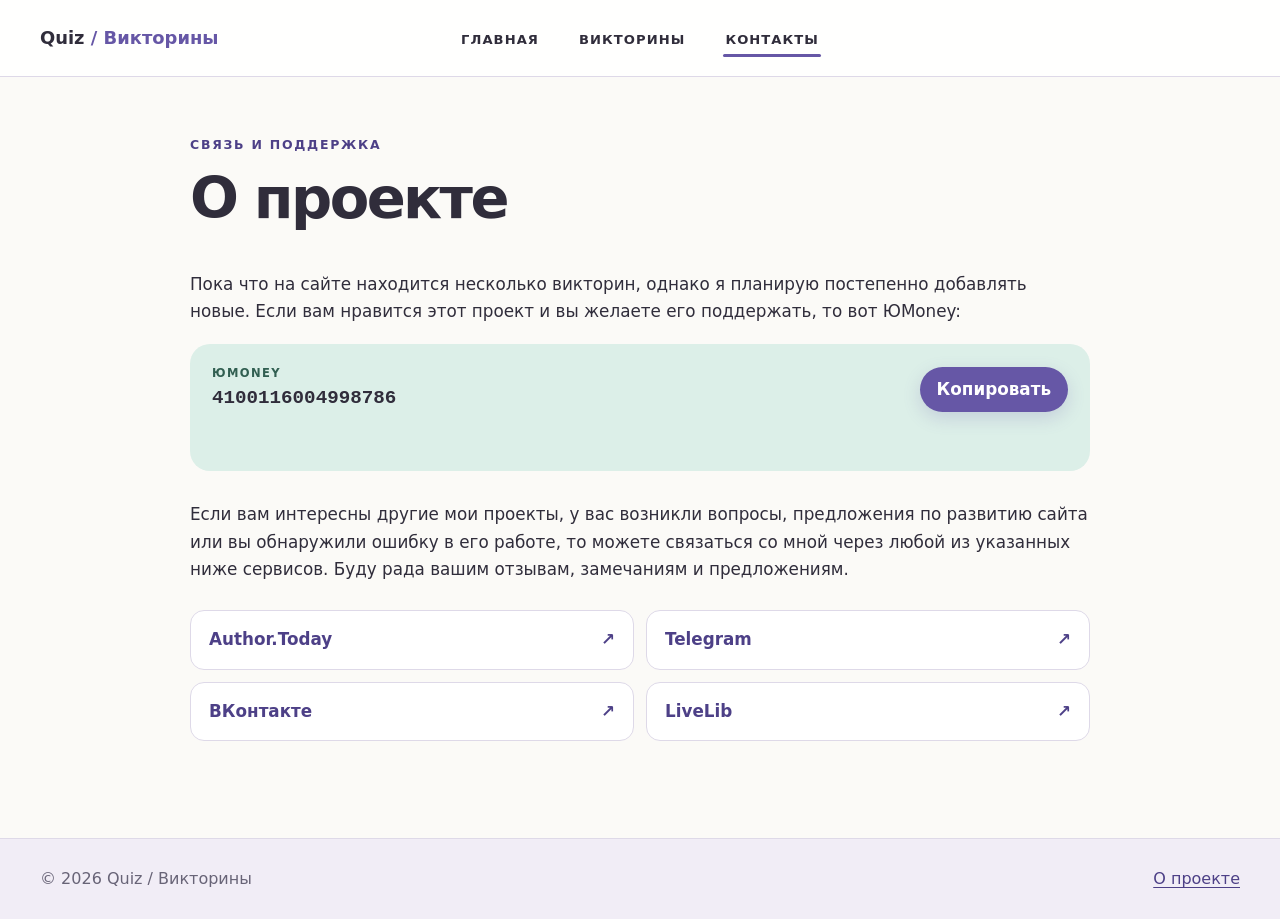
==== contacts.html @ 82058a61 "Initial commit" ====
<!doctype html>
<html lang="ru">
<head>
  <meta charset="utf-8">
  <meta name="viewport" content="width=device-width, initial-scale=1">
  <meta name="description" content="О проекте Quiz / Викторины и контакты автора.">
  <title>О проекте — Quiz / Викторины</title>
  <link rel="stylesheet" href="css/style.css">
  <script src="js/common.js" defer></script>
</head>
<body>
  <a class="skip-link" href="#main">К основному содержимому</a>
  <header class="site-header"><div class="header-inner"><a class="brand" href="index.html" aria-label="Quiz / Викторины — главная">Quiz <span>/ Викторины</span></a><button class="menu-toggle" type="button" aria-expanded="false" aria-controls="site-menu" aria-label="Открыть меню"><span aria-hidden="true"></span><span aria-hidden="true"></span><span aria-hidden="true"></span></button><nav class="site-nav" id="site-menu" aria-label="Основная навигация"><a href="index.html">Главная</a><a href="quizzes.html">Викторины</a><a href="contacts.html" aria-current="page">Контакты</a></nav></div></header>
  <main id="main" class="page-main content-narrow">
    <header class="page-heading"><p class="eyebrow">Связь и поддержка</p><h1>О проекте</h1></header>
    <div class="prose">
      <p>Пока что на сайте находится несколько викторин, однако я планирую постепенно добавлять новые. Если вам нравится этот проект и вы желаете его поддержать, то вот ЮMoney:</p>
      <div class="copy-card"><div><span class="copy-label">ЮMoney</span><code id="yoomoney-number">4100116004998786</code></div><button class="copy-button" type="button" data-copy-target="yoomoney-number">Копировать</button><span class="copy-status" role="status" aria-live="polite"></span></div>
      <p>Если вам интересны другие мои проекты, у вас возникли вопросы, предложения по развитию сайта или вы обнаружили ошибку в его работе, то можете связаться со мной через любой из указанных ниже сервисов. Буду рада вашим отзывам, замечаниям и предложениям.</p>
      <ul class="social-links"><li><a href="https://author.today/u/tssrkt" target="_blank" rel="noopener noreferrer">Author.Today <span class="external-mark" aria-hidden="true">↗</span></a></li><li><a href="https://t.me/tssrkt" target="_blank" rel="noopener noreferrer">Telegram <span class="external-mark" aria-hidden="true">↗</span></a></li><li><a href="https://vk.com/ada.king3d" target="_blank" rel="noopener noreferrer">ВКонтакте <span class="external-mark" aria-hidden="true">↗</span></a></li><li><a href="https://www.livelib.ru/reader/ada_king" target="_blank" rel="noopener noreferrer">LiveLib <span class="external-mark" aria-hidden="true">↗</span></a></li></ul>
    </div>
  </main>
  <footer class="site-footer"><div class="footer-inner"><p>© <span data-current-year></span> Quiz / Викторины</p><a href="contacts.html">О проекте</a></div></footer>
</body>
</html>
---- css/style.css ----
:root{--bg:#fbfaf7;--surface:#fff;--ink:#302d3b;--muted:#686477;--primary:#6657a6;--primary-dark:#4d4087;--lavender:#e9e4f6;--mint:#dcefe8;--peach:#f7e5d9;--line:#ded9e8;--shadow:0 12px 34px rgba(68,56,94,.09);--radius:20px;--container:1200px;--narrow:900px}
*{box-sizing:border-box}html{scroll-behavior:smooth}body{margin:0;min-width:0;background:var(--bg);color:var(--ink);font-family:Inter,ui-sans-serif,system-ui,-apple-system,"Segoe UI",sans-serif;font-size:16px;line-height:1.65;overflow-wrap:break-word}img{display:block;max-width:100%}a{color:var(--primary-dark);text-underline-offset:.2em}button,select{font:inherit}button,a,select{outline-offset:4px}:focus-visible{outline:3px solid #9a74c5}.container,.header-inner,.footer-inner{width:min(100% - 48px,var(--container));margin-inline:auto}.content-narrow{width:min(100% - 48px,var(--narrow));margin-inline:auto}.visually-hidden{position:absolute!important;width:1px;height:1px;padding:0;margin:-1px;overflow:hidden;clip:rect(0,0,0,0);white-space:nowrap;border:0}.skip-link{position:fixed;z-index:100;left:16px;top:12px;padding:10px 16px;background:var(--ink);color:#fff;border-radius:8px;transform:translateY(-180%)}.skip-link:focus{transform:none}
.site-header{position:relative;z-index:10;background:rgba(255,255,255,.94);border-bottom:1px solid var(--line)}.header-inner{min-height:76px;display:grid;grid-template-columns:1fr auto 1fr;align-items:center;gap:24px}.brand{font-weight:800;font-size:1.12rem;text-decoration:none;color:var(--ink)}.brand span{font-weight:600;color:var(--primary)}.site-nav{grid-column:2;display:flex;gap:36px;align-items:center}.site-nav a{position:relative;padding:26px 2px 22px;color:var(--ink);font-size:.82rem;font-weight:800;letter-spacing:.08em;text-decoration:none;text-transform:uppercase}.site-nav a:hover{color:var(--primary-dark)}.site-nav a[aria-current=page]::after{content:"";position:absolute;left:0;right:0;bottom:16px;height:3px;background:var(--primary);border-radius:3px}.menu-toggle{display:none}
main{min-height:calc(100vh - 157px)}.hero{padding-block:92px 72px;text-align:center}.hero::before{content:"?";display:grid;place-items:center;width:74px;height:74px;margin:0 auto 20px;background:var(--lavender);color:var(--primary);font:800 2rem/1 serif;border-radius:24px;transform:rotate(-4deg)}h1,h2,h3{line-height:1.2;margin-top:0}h1{font-size:clamp(2.35rem,7vw,4.6rem);letter-spacing:-.045em;margin-bottom:18px}h2{font-size:clamp(1.6rem,4vw,2.35rem)}.lead{max-width:700px;margin:0 auto 28px;color:var(--muted);font-size:clamp(1.05rem,2vw,1.25rem)}.eyebrow{margin:0 0 8px;color:var(--primary-dark);font-size:.78rem;font-weight:800;letter-spacing:.14em;text-transform:uppercase}.button,.copy-button{display:inline-flex;justify-content:center;align-items:center;border:0;border-radius:999px;background:var(--primary);color:#fff;padding:12px 22px;font-weight:750;text-decoration:none;cursor:pointer;box-shadow:0 6px 18px rgba(102,87,166,.2)}.button:hover,.copy-button:hover{background:var(--primary-dark)}.section{padding-block:32px 80px}.empty-state,.error-state,.loading-card{padding:34px;border:1px dashed #bbb2d2;background:var(--surface);border-radius:var(--radius);text-align:center}.empty-state-icon{display:grid;place-items:center;width:48px;height:48px;margin:0 auto 12px;background:var(--mint);border-radius:50%;font-weight:900}.text-link{font-weight:750}.site-footer{background:#f1edf6;border-top:1px solid var(--line)}.footer-inner{min-height:80px;display:flex;justify-content:space-between;align-items:center;gap:20px}.footer-inner p{margin:0;color:var(--muted)}
.page-main{padding-block:58px 80px}.page-heading{margin-bottom:38px}.page-heading h1{font-size:clamp(2.2rem,6vw,3.6rem);margin-bottom:8px}.page-heading>p:last-child{color:var(--muted);margin:0}.catalog-tools{display:flex;justify-content:space-between;align-items:end;gap:30px;padding:20px 22px;margin-bottom:26px;background:var(--lavender);border-radius:var(--radius)}.tool-title{font-size:.8rem;text-transform:uppercase;letter-spacing:.1em;margin-bottom:9px}.tag-placeholder,.quiz-tags{display:flex;flex-wrap:wrap;gap:8px}.tag{display:inline-flex;padding:3px 11px;border-radius:999px;background:var(--mint);color:#315f51;font-size:.78rem;font-weight:700;text-decoration:none;border:1px solid transparent}.tag:hover{border-color:#74a696}.tag.is-static,.tag.is-muted{pointer-events:none}.tag.is-muted{background:#eee;color:var(--muted)}.sort-placeholder{display:grid;grid-template-columns:auto auto;align-items:center;gap:2px 10px}.sort-placeholder label{font-size:.78rem;font-weight:800}.sort-placeholder select{padding:7px 28px 7px 10px;border:1px solid var(--line);border-radius:9px;background:#fff;color:var(--muted)}.sort-placeholder small{grid-column:2;color:var(--muted)}.quiz-list{display:grid;gap:22px}.quiz-card{display:grid;grid-template-columns:220px minmax(0,1fr);min-height:220px;background:var(--surface);border:1px solid var(--line);border-radius:var(--radius);overflow:hidden;box-shadow:var(--shadow)}.quiz-cover{aspect-ratio:1;background:var(--peach)}.quiz-cover img{width:100%;height:100%;object-fit:cover}.cover-placeholder{height:100%;display:grid;place-content:center;text-align:center;color:#865c4e;background:linear-gradient(145deg,var(--peach),#f3dcd5)}.cover-placeholder span{font:800 4rem/1 Georgia,serif}.cover-placeholder small{font-weight:900;letter-spacing:.2em;text-transform:uppercase}.quiz-card-body{min-width:0;display:flex;flex-direction:column;justify-content:space-between;padding:27px}.quiz-card h3{margin-bottom:12px;font-size:clamp(1.25rem,3vw,1.7rem)}.quiz-card h3 span{font-weight:500;color:var(--muted);font-size:.8em}.quiz-card p{margin:0;color:var(--muted)}.quiz-tags{padding-top:20px}.pagination-placeholder{display:flex;justify-content:center;align-items:center;gap:18px;margin-top:34px;color:var(--muted)}.pagination-placeholder button{padding:7px 12px;border:1px solid var(--line);border-radius:9px;background:#fff}.error-state{border-color:#d9a6a6;background:#fff7f6}.error-state p{margin-bottom:0}
.prose{font-size:1.05rem}.prose>p{margin-block:0 26px}.copy-card{display:flex;flex-wrap:wrap;align-items:center;gap:15px 22px;padding:20px 22px;margin:-8px 0 30px;background:var(--mint);border-radius:var(--radius)}.copy-card>div{display:grid}.copy-label{font-size:.72rem;font-weight:800;text-transform:uppercase;letter-spacing:.12em;color:#315f51}.copy-card code{font-family:ui-monospace,SFMono-Regular,Consolas,monospace;font-size:clamp(1rem,3vw,1.2rem);font-weight:700}.copy-button{padding:9px 17px;margin-left:auto}.copy-status{flex-basis:100%;min-height:1.5em;color:#315f51;font-size:.88rem;font-weight:700}.social-links{display:grid;grid-template-columns:repeat(2,minmax(0,1fr));gap:12px;padding:0;list-style:none}.social-links a{display:flex;justify-content:space-between;padding:15px 18px;border:1px solid var(--line);border-radius:14px;background:var(--surface);font-weight:750;text-decoration:none}.social-links a:hover{border-color:#aca1ca;box-shadow:var(--shadow)}
@media(max-width:768px){.container,.header-inner,.footer-inner,.content-narrow{width:min(100% - 32px,var(--container))}.header-inner{display:flex;justify-content:space-between;min-height:66px}.menu-toggle{display:grid;place-content:center;gap:5px;width:44px;height:44px;border:1px solid var(--line);border-radius:12px;background:#fff;cursor:pointer}.menu-toggle span{display:block;width:22px;height:2px;background:var(--ink);border-radius:2px;transition:transform .2s,opacity .2s}.menu-toggle[aria-expanded=true] span:nth-child(1){transform:translateY(7px) rotate(45deg)}.menu-toggle[aria-expanded=true] span:nth-child(2){opacity:0}.menu-toggle[aria-expanded=true] span:nth-child(3){transform:translateY(-7px) rotate(-45deg)}.site-nav{display:none;position:absolute;top:58px;right:16px;width:min(280px,calc(100vw - 32px));padding:10px;background:#fff;border:1px solid var(--line);border-radius:16px;box-shadow:var(--shadow)}.site-nav.is-open{display:grid}.site-nav a{padding:13px 15px;border-radius:10px}.site-nav a[aria-current=page]{background:var(--lavender)}.site-nav a[aria-current=page]::after{display:none}.hero{padding-block:58px 50px}.page-main{padding-block:40px 64px}.catalog-tools{align-items:stretch;flex-direction:column}.sort-placeholder{align-self:start}.quiz-card{grid-template-columns:150px minmax(0,1fr);min-height:150px}.quiz-card-body{padding:20px}.footer-inner{padding-block:18px}.social-links{grid-template-columns:1fr}}
@media(max-width:520px){.brand span{display:none}.quiz-card{grid-template-columns:1fr}.quiz-cover{width:100%;max-height:260px}.quiz-card-body{min-height:210px}.pagination-placeholder{gap:8px;font-size:.86rem}.copy-button{margin-left:0}.footer-inner{align-items:flex-start;flex-direction:column;justify-content:center;gap:5px}}
@media(prefers-reduced-motion:reduce){html{scroll-behavior:auto}*,*::before,*::after{animation-duration:.01ms!important;animation-iteration-count:1!important;transition-duration:.01ms!important}}

/* Полноценные инструменты каталога */
.catalog-tools{align-items:flex-end}.tag-tool{min-width:0;flex:1}.tag-scroll-shell{position:relative;min-width:0}.tag-scroll-shell::after{content:"";position:absolute;z-index:3;top:0;right:0;width:42px;height:100%;background:linear-gradient(90deg,transparent,var(--lavender));opacity:0;pointer-events:none;transition:opacity .18s}.tag-scroll-shell.has-more::after{opacity:1}.tag-viewport{max-width:100%;overflow-x:auto;overflow-y:hidden;cursor:grab;scrollbar-width:none;-ms-overflow-style:none;overscroll-behavior-x:contain;touch-action:pan-x pan-y}.tag-viewport::-webkit-scrollbar{display:none}.tag-viewport.is-dragging{cursor:grabbing;user-select:none}.tag-list{display:grid;grid-auto-flow:column;grid-template-rows:repeat(3,max-content);grid-auto-columns:max-content;gap:8px;width:max-content;min-width:100%;padding:2px 44px 2px 2px}.catalog-tag{display:inline-flex;align-items:center;gap:7px;min-height:31px;padding:3px 11px;border:1px solid transparent;border-radius:999px;background:var(--mint);color:#315f51;font-family:inherit;font-size:.78rem;font-weight:700;line-height:1.35;white-space:nowrap;cursor:pointer}.catalog-tag:hover{border-color:#74a696}.catalog-tag small{min-width:1.5em;color:#58766d;font-size:.72rem;font-weight:650;text-align:center}.catalog-tag.is-active{border-color:var(--primary-dark);background:var(--primary);color:#fff;box-shadow:0 3px 10px rgba(77,64,135,.2)}.catalog-tag.is-active small{color:#e8e3f8}.sort-tool{flex:0 0 auto}.sort-tool>.tool-title{display:block}.sort-control{display:inline-flex;padding:3px;background:#fff;border:1px solid var(--line);border-radius:12px}.sort-control button{padding:7px 11px;border:0;border-radius:8px;background:transparent;color:var(--muted);font-size:.82rem;font-weight:750;white-space:nowrap;cursor:pointer}.sort-control button:hover{color:var(--primary-dark)}.sort-control button.is-active{background:var(--primary);color:#fff}.catalog-status{margin:-10px 0 22px;padding:10px 14px;border-radius:10px;background:#fff5df;color:#67532c;font-size:.9rem}.quiz-card{position:relative}.quiz-card-link{position:absolute;z-index:1;inset:0;border-radius:inherit}.quiz-card-link:focus-visible{outline:4px solid #9a74c5;outline-offset:-5px}.quiz-cover,.quiz-card-body{position:relative}.quiz-tags{position:relative;z-index:2;justify-content:flex-end;align-self:flex-end}.quiz-tags .tag{font-family:inherit;cursor:pointer}.quiz-card h3,.quiz-card p{overflow-wrap:anywhere}.pagination{display:flex;justify-content:center;align-items:center;flex-wrap:wrap;gap:7px;margin-top:34px}.pagination[hidden]{display:none}.pagination button{min-width:40px;min-height:40px;padding:7px 11px;border:1px solid var(--line);border-radius:10px;background:#fff;color:var(--ink);cursor:pointer}.pagination button:hover:not(:disabled){border-color:var(--primary);color:var(--primary-dark)}.pagination button.is-active{border-color:var(--primary);background:var(--primary);color:#fff;font-weight:800}.pagination button:disabled{opacity:.45;cursor:not-allowed}.pagination-ellipsis{padding-inline:4px;color:var(--muted)}

@media(max-width:768px){.catalog-tools{gap:20px}.tag-list{grid-template-rows:repeat(2,max-content)}.sort-tool{align-self:flex-start}.quiz-tags{justify-content:flex-end;align-self:flex-end}}
@media(max-width:520px){.quiz-card{grid-template-columns:108px minmax(0,1fr);min-height:150px}.quiz-cover{width:auto;max-height:none;align-self:start}.quiz-card-body{min-height:150px;padding:15px}.quiz-card h3{font-size:1.05rem}.quiz-card p{font-size:.9rem;line-height:1.5}.quiz-tags{gap:5px;padding-top:13px}.quiz-tags .tag{padding:2px 8px;font-size:.72rem}.pagination{gap:5px}.pagination button{min-width:36px;min-height:36px;padding:5px 8px}.pagination button span{position:absolute;width:1px;height:1px;overflow:hidden;clip:rect(0,0,0,0);white-space:nowrap}}
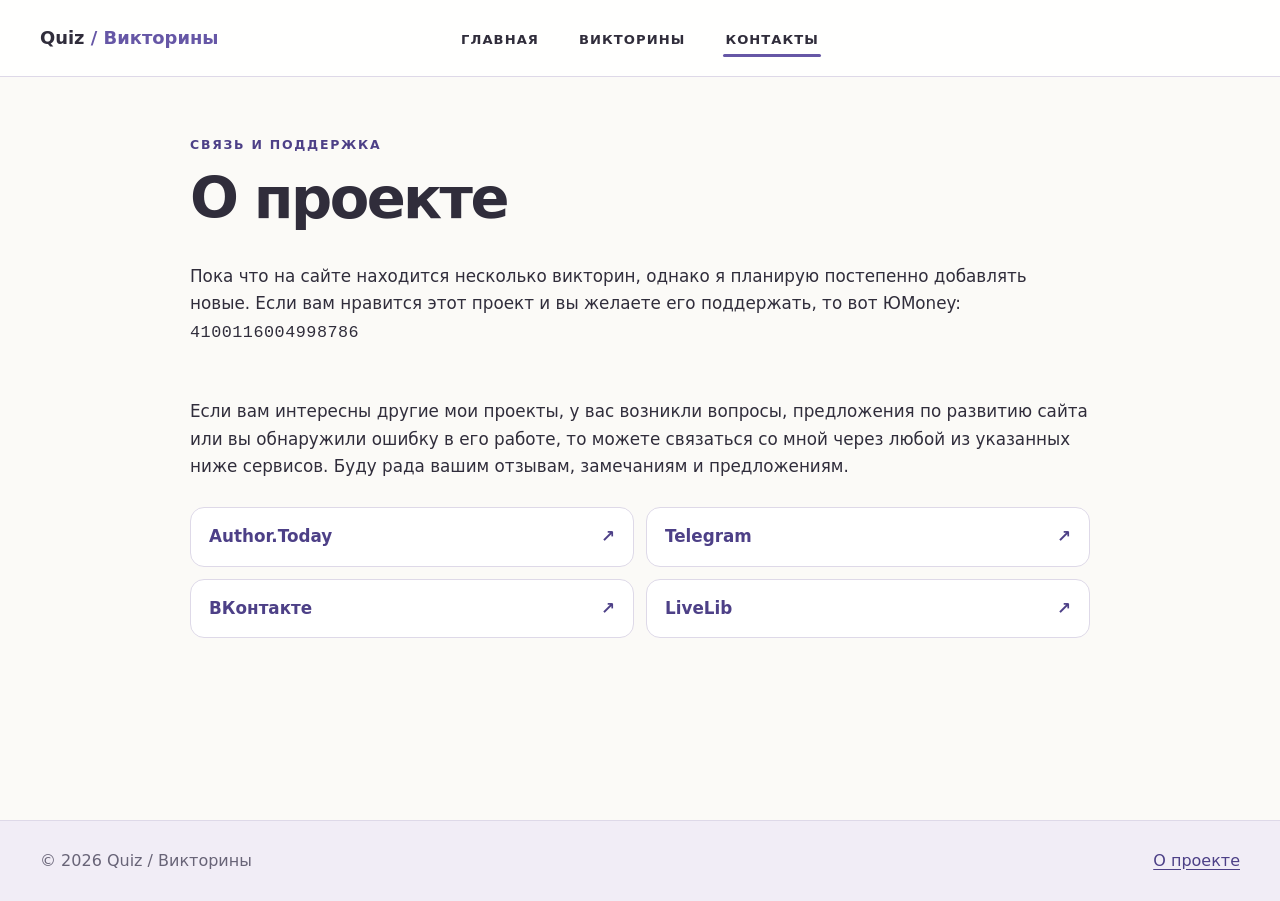
==== commit 120faa14: "Restyle YooMoney copy control" ====
--- a/contacts.html
+++ b/contacts.html
@@ -14,8 +14,10 @@
   <main id="main" class="page-main content-narrow">
     <header class="page-heading"><p class="eyebrow">Связь и поддержка</p><h1>О проекте</h1></header>
     <div class="prose">
-      <p>Пока что на сайте находится несколько викторин, однако я планирую постепенно добавлять новые. Если вам нравится этот проект и вы желаете его поддержать, то вот ЮMoney:</p>
-      <div class="copy-card"><div><span class="copy-label">ЮMoney</span><code id="yoomoney-number">4100116004998786</code></div><button class="copy-button" type="button" data-copy-target="yoomoney-number">Копировать</button><span class="copy-status" role="status" aria-live="polite"></span></div>
+      <div class="donate-block" aria-label="Поддержать проект через ЮMoney">
+        <p>Пока что на сайте находится несколько викторин, однако я планирую постепенно добавлять новые. Если вам нравится этот проект и вы желаете его поддержать, то вот ЮMoney: <span class="copy-donate" data-copy="4100116004998786" title="Нажмите, чтобы скопировать" role="button" tabindex="0">4100116004998786</span></p>
+        <div class="copy-message" role="status" aria-live="polite"></div>
+      </div>
       <p>Если вам интересны другие мои проекты, у вас возникли вопросы, предложения по развитию сайта или вы обнаружили ошибку в его работе, то можете связаться со мной через любой из указанных ниже сервисов. Буду рада вашим отзывам, замечаниям и предложениям.</p>
       <ul class="social-links"><li><a href="https://author.today/u/tssrkt" target="_blank" rel="noopener noreferrer">Author.Today <span class="external-mark" aria-hidden="true">↗</span></a></li><li><a href="https://t.me/tssrkt" target="_blank" rel="noopener noreferrer">Telegram <span class="external-mark" aria-hidden="true">↗</span></a></li><li><a href="https://vk.com/ada.king3d" target="_blank" rel="noopener noreferrer">ВКонтакте <span class="external-mark" aria-hidden="true">↗</span></a></li><li><a href="https://www.livelib.ru/reader/ada_king" target="_blank" rel="noopener noreferrer">LiveLib <span class="external-mark" aria-hidden="true">↗</span></a></li></ul>
     </div>
--- a/css/style.css
+++ b/css/style.css
@@ -2,14 +2,24 @@
 *{box-sizing:border-box}html{scroll-behavior:smooth}body{margin:0;min-width:0;background:var(--bg);color:var(--ink);font-family:Inter,ui-sans-serif,system-ui,-apple-system,"Segoe UI",sans-serif;font-size:16px;line-height:1.65;overflow-wrap:break-word}img{display:block;max-width:100%}a{color:var(--primary-dark);text-underline-offset:.2em}button,select{font:inherit}button,a,select{outline-offset:4px}:focus-visible{outline:3px solid #9a74c5}.container,.header-inner,.footer-inner{width:min(100% - 48px,var(--container));margin-inline:auto}.content-narrow{width:min(100% - 48px,var(--narrow));margin-inline:auto}.visually-hidden{position:absolute!important;width:1px;height:1px;padding:0;margin:-1px;overflow:hidden;clip:rect(0,0,0,0);white-space:nowrap;border:0}.skip-link{position:fixed;z-index:100;left:16px;top:12px;padding:10px 16px;background:var(--ink);color:#fff;border-radius:8px;transform:translateY(-180%)}.skip-link:focus{transform:none}
 .site-header{position:relative;z-index:10;background:rgba(255,255,255,.94);border-bottom:1px solid var(--line)}.header-inner{min-height:76px;display:grid;grid-template-columns:1fr auto 1fr;align-items:center;gap:24px}.brand{font-weight:800;font-size:1.12rem;text-decoration:none;color:var(--ink)}.brand span{font-weight:600;color:var(--primary)}.site-nav{grid-column:2;display:flex;gap:36px;align-items:center}.site-nav a{position:relative;padding:26px 2px 22px;color:var(--ink);font-size:.82rem;font-weight:800;letter-spacing:.08em;text-decoration:none;text-transform:uppercase}.site-nav a:hover{color:var(--primary-dark)}.site-nav a[aria-current=page]::after{content:"";position:absolute;left:0;right:0;bottom:16px;height:3px;background:var(--primary);border-radius:3px}.menu-toggle{display:none}
 main{min-height:calc(100vh - 157px)}.hero{padding-block:92px 72px;text-align:center}.hero::before{content:"?";display:grid;place-items:center;width:74px;height:74px;margin:0 auto 20px;background:var(--lavender);color:var(--primary);font:800 2rem/1 serif;border-radius:24px;transform:rotate(-4deg)}h1,h2,h3{line-height:1.2;margin-top:0}h1{font-size:clamp(2.35rem,7vw,4.6rem);letter-spacing:-.045em;margin-bottom:18px}h2{font-size:clamp(1.6rem,4vw,2.35rem)}.lead{max-width:700px;margin:0 auto 28px;color:var(--muted);font-size:clamp(1.05rem,2vw,1.25rem)}.eyebrow{margin:0 0 8px;color:var(--primary-dark);font-size:.78rem;font-weight:800;letter-spacing:.14em;text-transform:uppercase}.button,.copy-button{display:inline-flex;justify-content:center;align-items:center;border:0;border-radius:999px;background:var(--primary);color:#fff;padding:12px 22px;font-weight:750;text-decoration:none;cursor:pointer;box-shadow:0 6px 18px rgba(102,87,166,.2)}.button:hover,.copy-button:hover{background:var(--primary-dark)}.section{padding-block:32px 80px}.empty-state,.error-state,.loading-card{padding:34px;border:1px dashed #bbb2d2;background:var(--surface);border-radius:var(--radius);text-align:center}.empty-state-icon{display:grid;place-items:center;width:48px;height:48px;margin:0 auto 12px;background:var(--mint);border-radius:50%;font-weight:900}.text-link{font-weight:750}.site-footer{background:#f1edf6;border-top:1px solid var(--line)}.footer-inner{min-height:80px;display:flex;justify-content:space-between;align-items:center;gap:20px}.footer-inner p{margin:0;color:var(--muted)}
-.page-main{padding-block:58px 80px}.page-heading{margin-bottom:38px}.page-heading h1{font-size:clamp(2.2rem,6vw,3.6rem);margin-bottom:8px}.page-heading>p:last-child{color:var(--muted);margin:0}.catalog-tools{display:flex;justify-content:space-between;align-items:end;gap:30px;padding:20px 22px;margin-bottom:26px;background:var(--lavender);border-radius:var(--radius)}.tool-title{font-size:.8rem;text-transform:uppercase;letter-spacing:.1em;margin-bottom:9px}.tag-placeholder,.quiz-tags{display:flex;flex-wrap:wrap;gap:8px}.tag{display:inline-flex;padding:3px 11px;border-radius:999px;background:var(--mint);color:#315f51;font-size:.78rem;font-weight:700;text-decoration:none;border:1px solid transparent}.tag:hover{border-color:#74a696}.tag.is-static,.tag.is-muted{pointer-events:none}.tag.is-muted{background:#eee;color:var(--muted)}.sort-placeholder{display:grid;grid-template-columns:auto auto;align-items:center;gap:2px 10px}.sort-placeholder label{font-size:.78rem;font-weight:800}.sort-placeholder select{padding:7px 28px 7px 10px;border:1px solid var(--line);border-radius:9px;background:#fff;color:var(--muted)}.sort-placeholder small{grid-column:2;color:var(--muted)}.quiz-list{display:grid;gap:22px}.quiz-card{display:grid;grid-template-columns:220px minmax(0,1fr);min-height:220px;background:var(--surface);border:1px solid var(--line);border-radius:var(--radius);overflow:hidden;box-shadow:var(--shadow)}.quiz-cover{aspect-ratio:1;background:var(--peach)}.quiz-cover img{width:100%;height:100%;object-fit:cover}.cover-placeholder{height:100%;display:grid;place-content:center;text-align:center;color:#865c4e;background:linear-gradient(145deg,var(--peach),#f3dcd5)}.cover-placeholder span{font:800 4rem/1 Georgia,serif}.cover-placeholder small{font-weight:900;letter-spacing:.2em;text-transform:uppercase}.quiz-card-body{min-width:0;display:flex;flex-direction:column;justify-content:space-between;padding:27px}.quiz-card h3{margin-bottom:12px;font-size:clamp(1.25rem,3vw,1.7rem)}.quiz-card h3 span{font-weight:500;color:var(--muted);font-size:.8em}.quiz-card p{margin:0;color:var(--muted)}.quiz-tags{padding-top:20px}.pagination-placeholder{display:flex;justify-content:center;align-items:center;gap:18px;margin-top:34px;color:var(--muted)}.pagination-placeholder button{padding:7px 12px;border:1px solid var(--line);border-radius:9px;background:#fff}.error-state{border-color:#d9a6a6;background:#fff7f6}.error-state p{margin-bottom:0}
-.prose{font-size:1.05rem}.prose>p{margin-block:0 26px}.copy-card{display:flex;flex-wrap:wrap;align-items:center;gap:15px 22px;padding:20px 22px;margin:-8px 0 30px;background:var(--mint);border-radius:var(--radius)}.copy-card>div{display:grid}.copy-label{font-size:.72rem;font-weight:800;text-transform:uppercase;letter-spacing:.12em;color:#315f51}.copy-card code{font-family:ui-monospace,SFMono-Regular,Consolas,monospace;font-size:clamp(1rem,3vw,1.2rem);font-weight:700}.copy-button{padding:9px 17px;margin-left:auto}.copy-status{flex-basis:100%;min-height:1.5em;color:#315f51;font-size:.88rem;font-weight:700}.social-links{display:grid;grid-template-columns:repeat(2,minmax(0,1fr));gap:12px;padding:0;list-style:none}.social-links a{display:flex;justify-content:space-between;padding:15px 18px;border:1px solid var(--line);border-radius:14px;background:var(--surface);font-weight:750;text-decoration:none}.social-links a:hover{border-color:#aca1ca;box-shadow:var(--shadow)}
+.page-main{padding-block:58px 80px}.page-heading{margin-bottom:38px}.page-heading h1{font-size:clamp(2.2rem,6vw,3.6rem);margin-bottom:8px}.page-heading>p:last-child{color:var(--muted);margin:0}.catalog-tools{display:flex;justify-content:space-between;align-items:end;gap:30px;padding:20px 22px;margin-bottom:26px;background:var(--lavender);border-radius:var(--radius)}.tool-title{font-size:.8rem;text-transform:uppercase;letter-spacing:.1em;margin-bottom:9px}.tag-placeholder,.quiz-tags{display:flex;flex-wrap:wrap;gap:8px}.tag{display:inline-flex;padding:3px 11px;border-radius:999px;background:#f0edf8;color:var(--primary-dark);font-size:.78rem;font-weight:700;text-decoration:none;border:1px solid #cec5e4}.tag:hover{background:#e6e0f3;border-color:#aa9dce}.tag.is-static,.tag.is-muted{pointer-events:none}.tag.is-muted{background:#eee;color:var(--muted)}.sort-placeholder{display:grid;grid-template-columns:auto auto;align-items:center;gap:2px 10px}.sort-placeholder label{font-size:.78rem;font-weight:800}.sort-placeholder select{padding:7px 28px 7px 10px;border:1px solid var(--line);border-radius:9px;background:#fff;color:var(--muted)}.sort-placeholder small{grid-column:2;color:var(--muted)}.quiz-list{display:grid;gap:22px}.quiz-card{display:grid;grid-template-columns:220px minmax(0,1fr);min-height:220px;background:var(--surface);border:1px solid var(--line);border-radius:var(--radius);overflow:hidden;box-shadow:var(--shadow)}.quiz-cover{aspect-ratio:1;background:var(--peach)}.quiz-cover img{width:100%;height:100%;object-fit:cover}.cover-placeholder{height:100%;display:grid;place-content:center;text-align:center;color:#865c4e;background:linear-gradient(145deg,var(--peach),#f3dcd5)}.cover-placeholder span{font:800 4rem/1 Georgia,serif}.cover-placeholder small{font-weight:900;letter-spacing:.2em;text-transform:uppercase}.quiz-card-body{min-width:0;display:flex;flex-direction:column;justify-content:space-between;padding:27px}.quiz-card h3{margin-bottom:12px;font-size:clamp(1.25rem,3vw,1.7rem)}.quiz-card h3 span{font-weight:500;color:var(--muted);font-size:.8em}.quiz-card p{margin:0;color:var(--muted)}.quiz-tags{padding-top:20px}.pagination-placeholder{display:flex;justify-content:center;align-items:center;gap:18px;margin-top:34px;color:var(--muted)}.pagination-placeholder button{padding:7px 12px;border:1px solid var(--line);border-radius:9px;background:#fff}.error-state{border-color:#d9a6a6;background:#fff7f6}.error-state p{margin-bottom:0}
+.prose{font-size:1.05rem}.prose>p{margin-block:0 26px}.donate-block{margin:-8px 0 24px}.donate-block p{margin-bottom:6px}.copy-donate{display:inline;padding:0;color:inherit;background:transparent;border:0;font-family:ui-monospace,SFMono-Regular,Consolas,monospace;font-size:inherit;letter-spacing:.03em;white-space:nowrap;cursor:pointer}.copy-donate:hover,.copy-donate:focus-visible{color:inherit;font-weight:800;outline:none}.copy-message{min-height:1.5em;margin-top:4px;color:var(--muted);font-size:.88rem;font-weight:700}.social-links{display:grid;grid-template-columns:repeat(2,minmax(0,1fr));gap:12px;padding:0;list-style:none}.social-links a{display:flex;justify-content:space-between;padding:15px 18px;border:1px solid var(--line);border-radius:14px;background:var(--surface);font-weight:750;text-decoration:none}.social-links a:hover{border-color:#aca1ca;box-shadow:var(--shadow)}
 @media(max-width:768px){.container,.header-inner,.footer-inner,.content-narrow{width:min(100% - 32px,var(--container))}.header-inner{display:flex;justify-content:space-between;min-height:66px}.menu-toggle{display:grid;place-content:center;gap:5px;width:44px;height:44px;border:1px solid var(--line);border-radius:12px;background:#fff;cursor:pointer}.menu-toggle span{display:block;width:22px;height:2px;background:var(--ink);border-radius:2px;transition:transform .2s,opacity .2s}.menu-toggle[aria-expanded=true] span:nth-child(1){transform:translateY(7px) rotate(45deg)}.menu-toggle[aria-expanded=true] span:nth-child(2){opacity:0}.menu-toggle[aria-expanded=true] span:nth-child(3){transform:translateY(-7px) rotate(-45deg)}.site-nav{display:none;position:absolute;top:58px;right:16px;width:min(280px,calc(100vw - 32px));padding:10px;background:#fff;border:1px solid var(--line);border-radius:16px;box-shadow:var(--shadow)}.site-nav.is-open{display:grid}.site-nav a{padding:13px 15px;border-radius:10px}.site-nav a[aria-current=page]{background:var(--lavender)}.site-nav a[aria-current=page]::after{display:none}.hero{padding-block:58px 50px}.page-main{padding-block:40px 64px}.catalog-tools{align-items:stretch;flex-direction:column}.sort-placeholder{align-self:start}.quiz-card{grid-template-columns:150px minmax(0,1fr);min-height:150px}.quiz-card-body{padding:20px}.footer-inner{padding-block:18px}.social-links{grid-template-columns:1fr}}
 @media(max-width:520px){.brand span{display:none}.quiz-card{grid-template-columns:1fr}.quiz-cover{width:100%;max-height:260px}.quiz-card-body{min-height:210px}.pagination-placeholder{gap:8px;font-size:.86rem}.copy-button{margin-left:0}.footer-inner{align-items:flex-start;flex-direction:column;justify-content:center;gap:5px}}
 @media(prefers-reduced-motion:reduce){html{scroll-behavior:auto}*,*::before,*::after{animation-duration:.01ms!important;animation-iteration-count:1!important;transition-duration:.01ms!important}}
 
 /* Полноценные инструменты каталога */
-.catalog-tools{align-items:flex-end}.tag-tool{min-width:0;flex:1}.tag-scroll-shell{position:relative;min-width:0}.tag-scroll-shell::after{content:"";position:absolute;z-index:3;top:0;right:0;width:42px;height:100%;background:linear-gradient(90deg,transparent,var(--lavender));opacity:0;pointer-events:none;transition:opacity .18s}.tag-scroll-shell.has-more::after{opacity:1}.tag-viewport{max-width:100%;overflow-x:auto;overflow-y:hidden;cursor:grab;scrollbar-width:none;-ms-overflow-style:none;overscroll-behavior-x:contain;touch-action:pan-x pan-y}.tag-viewport::-webkit-scrollbar{display:none}.tag-viewport.is-dragging{cursor:grabbing;user-select:none}.tag-list{display:grid;grid-auto-flow:column;grid-template-rows:repeat(3,max-content);grid-auto-columns:max-content;gap:8px;width:max-content;min-width:100%;padding:2px 44px 2px 2px}.catalog-tag{display:inline-flex;align-items:center;gap:7px;min-height:31px;padding:3px 11px;border:1px solid transparent;border-radius:999px;background:var(--mint);color:#315f51;font-family:inherit;font-size:.78rem;font-weight:700;line-height:1.35;white-space:nowrap;cursor:pointer}.catalog-tag:hover{border-color:#74a696}.catalog-tag small{min-width:1.5em;color:#58766d;font-size:.72rem;font-weight:650;text-align:center}.catalog-tag.is-active{border-color:var(--primary-dark);background:var(--primary);color:#fff;box-shadow:0 3px 10px rgba(77,64,135,.2)}.catalog-tag.is-active small{color:#e8e3f8}.sort-tool{flex:0 0 auto}.sort-tool>.tool-title{display:block}.sort-control{display:inline-flex;padding:3px;background:#fff;border:1px solid var(--line);border-radius:12px}.sort-control button{padding:7px 11px;border:0;border-radius:8px;background:transparent;color:var(--muted);font-size:.82rem;font-weight:750;white-space:nowrap;cursor:pointer}.sort-control button:hover{color:var(--primary-dark)}.sort-control button.is-active{background:var(--primary);color:#fff}.catalog-status{margin:-10px 0 22px;padding:10px 14px;border-radius:10px;background:#fff5df;color:#67532c;font-size:.9rem}.quiz-card{position:relative}.quiz-card-link{position:absolute;z-index:1;inset:0;border-radius:inherit}.quiz-card-link:focus-visible{outline:4px solid #9a74c5;outline-offset:-5px}.quiz-cover,.quiz-card-body{position:relative}.quiz-tags{position:relative;z-index:2;justify-content:flex-end;align-self:flex-end}.quiz-tags .tag{font-family:inherit;cursor:pointer}.quiz-card h3,.quiz-card p{overflow-wrap:anywhere}.pagination{display:flex;justify-content:center;align-items:center;flex-wrap:wrap;gap:7px;margin-top:34px}.pagination[hidden]{display:none}.pagination button{min-width:40px;min-height:40px;padding:7px 11px;border:1px solid var(--line);border-radius:10px;background:#fff;color:var(--ink);cursor:pointer}.pagination button:hover:not(:disabled){border-color:var(--primary);color:var(--primary-dark)}.pagination button.is-active{border-color:var(--primary);background:var(--primary);color:#fff;font-weight:800}.pagination button:disabled{opacity:.45;cursor:not-allowed}.pagination-ellipsis{padding-inline:4px;color:var(--muted)}
+.catalog-tools{align-items:flex-end}.tag-tool{min-width:0;flex:1}.tag-scroll-shell{position:relative;min-width:0}.tag-scroll-shell::after{content:"";position:absolute;z-index:3;top:0;right:0;width:42px;height:100%;background:linear-gradient(90deg,transparent,var(--lavender));opacity:0;pointer-events:none;transition:opacity .18s}.tag-scroll-shell.has-more::after{opacity:1}.tag-viewport{max-width:100%;overflow-x:auto;overflow-y:hidden;cursor:grab;scrollbar-width:none;-ms-overflow-style:none;overscroll-behavior-x:contain;touch-action:pan-x pan-y}.tag-viewport::-webkit-scrollbar{display:none}.tag-viewport.is-dragging{cursor:grabbing;user-select:none}.tag-list{display:grid;grid-auto-flow:column;grid-template-rows:repeat(3,max-content);grid-auto-columns:max-content;gap:8px;width:max-content;min-width:100%;padding:2px 44px 2px 2px}.catalog-tag{display:inline-flex;align-items:center;gap:7px;min-height:31px;padding:3px 11px;border:1px solid #cec5e4;border-radius:999px;background:#f0edf8;color:var(--primary-dark);font-family:inherit;font-size:.78rem;font-weight:700;line-height:1.35;white-space:nowrap;cursor:pointer}.catalog-tag:hover{background:#e6e0f3;border-color:#aa9dce}.catalog-tag small{min-width:1.5em;color:#71668f;font-size:.72rem;font-weight:650;text-align:center}.catalog-tag.is-active{border-color:var(--primary-dark);background:var(--primary);color:#fff;box-shadow:0 3px 10px rgba(77,64,135,.2)}.catalog-tag.is-active small{color:#e8e3f8}.sort-tool{display:flex;flex:0 0 auto;align-items:center;flex-wrap:wrap;gap:9px}.sort-tool>.tool-title{margin:0}.sort-control{display:inline-flex;align-items:center;gap:0;padding:1px;background:#fff;border:1px solid var(--line);border-radius:9px}.sort-control select{width:132px;min-height:34px;padding:5px 20px 5px 8px;border:0;border-radius:7px;background:#fff;color:var(--ink);font:inherit;cursor:pointer}.sort-direction{display:grid;place-items:center;min-width:32px;min-height:32px;padding:0;border:0;border-radius:7px;background:transparent;color:var(--primary-dark);font-size:1.1rem;font-weight:900;cursor:pointer}.sort-direction:hover,.sort-direction:focus-visible{background:var(--lavender)}.catalog-status{margin:-10px 0 22px;padding:10px 14px;border-radius:10px;background:#fff5df;color:#67532c;font-size:.9rem}.quiz-card{position:relative}.quiz-card-link{position:absolute;z-index:1;inset:0;border-radius:inherit}.quiz-card-link:focus-visible{outline:4px solid #9a74c5;outline-offset:-5px}.quiz-cover,.quiz-card-body{position:relative}.quiz-tags{position:relative;z-index:2;justify-content:flex-end;align-self:flex-end}.quiz-tags .tag{font-family:inherit;cursor:pointer}.quiz-card h3,.quiz-card p{overflow-wrap:anywhere}.pagination{display:flex;justify-content:center;align-items:center;flex-wrap:wrap;gap:7px;margin-top:34px}.pagination[hidden]{display:none}.pagination button{min-width:40px;min-height:40px;padding:7px 11px;border:1px solid var(--line);border-radius:10px;background:#fff;color:var(--ink);cursor:pointer}.pagination button:hover:not(:disabled){border-color:var(--primary);color:var(--primary-dark)}.pagination button.is-active{border-color:var(--primary);background:var(--primary);color:#fff;font-weight:800}.pagination button:disabled{opacity:.45;cursor:not-allowed}.pagination-ellipsis{padding-inline:4px;color:var(--muted)}
 
 @media(max-width:768px){.catalog-tools{gap:20px}.tag-list{grid-template-rows:repeat(2,max-content)}.sort-tool{align-self:flex-start}.quiz-tags{justify-content:flex-end;align-self:flex-end}}
-@media(max-width:520px){.quiz-card{grid-template-columns:108px minmax(0,1fr);min-height:150px}.quiz-cover{width:auto;max-height:none;align-self:start}.quiz-card-body{min-height:150px;padding:15px}.quiz-card h3{font-size:1.05rem}.quiz-card p{font-size:.9rem;line-height:1.5}.quiz-tags{gap:5px;padding-top:13px}.quiz-tags .tag{padding:2px 8px;font-size:.72rem}.pagination{gap:5px}.pagination button{min-width:36px;min-height:36px;padding:5px 8px}.pagination button span{position:absolute;width:1px;height:1px;overflow:hidden;clip:rect(0,0,0,0);white-space:nowrap}}
+@media(max-width:520px){.quiz-card{grid-template-columns:108px minmax(0,1fr);min-height:150px}.quiz-cover{width:auto;max-height:none;align-self:start}.quiz-card-body{min-height:150px;padding:15px}.quiz-card h3{font-size:1.05rem}.quiz-card p{font-size:.9rem;line-height:1.5}.quiz-card .quiz-card-description{font-size:calc(.9rem + 3px)}.quiz-card-meta{align-items:flex-start;gap:9px;padding-top:13px}.quiz-tags{gap:5px;padding-top:13px}.quiz-tags .tag{padding:2px 8px;font-size:.72rem}.pagination{gap:5px}.pagination button{min-width:36px;min-height:36px;padding:5px 8px}.pagination button span{position:absolute;width:1px;height:1px;overflow:hidden;clip:rect(0,0,0,0);white-space:nowrap}}
+
+/* Страница прохождения */
+.preview-banner{margin-bottom:20px;padding:13px 18px;border:1px solid #d39b3c;border-radius:12px;background:#fff1cf;color:#654716;font-weight:800}.quiz-intro,.question-card,.result-card{padding:clamp(24px,5vw,48px);border:1px solid var(--line);border-radius:var(--radius);background:var(--surface);box-shadow:var(--shadow)}.quiz-intro{text-align:center}.quiz-intro h1,.result-card h1{font-size:clamp(2rem,6vw,3.4rem)}.quiz-progress{display:flex;align-items:center;justify-content:space-between;gap:18px;margin-bottom:24px;color:var(--muted);font-weight:700}.quiz-progress progress{width:min(280px,50%);accent-color:var(--primary)}.question-image{width:800px;max-width:100%;margin:0 auto 25px}.question-image img{width:800px;max-width:100%;height:auto;border-radius:15px;background:var(--peach)}.question-image figcaption{width:100%;margin-top:6px;color:var(--muted);font-size:.78rem;text-align:right}.question-card h1{font-size:clamp(1.45rem,4vw,2.2rem)}.answer-option{display:flex;align-items:flex-start;gap:12px;padding:13px 16px;margin-top:10px;border:1px solid var(--line);border-radius:13px;background:#fff;cursor:pointer}.answer-option:has(input:focus-visible){outline:3px solid #9a74c5;outline-offset:2px}.answer-option input{margin-top:.38em;accent-color:var(--primary)}.answer-option.is-correct{border-color:#5c9a75;background:#e6f4eb}.answer-option.is-wrong{border-color:#bd7777;background:#fae8e8}.answer-submit{margin-top:22px}.answer-feedback{margin-top:22px;padding:18px;border-radius:14px;background:var(--lavender)}.answer-feedback p{margin:7px 0 17px}.result-card{text-align:center}.result-score{margin:14px 0 0;color:var(--primary-dark);font-size:clamp(2.3rem,8vw,4.5rem);font-weight:900}.result-actions{display:flex;justify-content:center;flex-wrap:wrap;gap:12px;margin-top:26px}.button-secondary{background:#fff;color:var(--primary-dark);border:1px solid var(--primary)}
+.quiz-card-description{font-size:calc(1rem + 3px)}.quiz-card-meta{position:relative;z-index:2;display:flex;align-items:flex-end;justify-content:space-between;flex-wrap:wrap;gap:12px 24px;padding-top:20px}.quiz-card-difficulty{flex:0 0 auto;color:var(--muted);font-size:.9rem;font-weight:700}.quiz-card-meta .quiz-tags{padding-top:0}
+.quiz-intro-cover{width:min(320px,100%);aspect-ratio:1;margin:0 auto 24px;border-radius:18px;object-fit:cover}.quiz-intro-actions,.share-actions{display:flex;justify-content:center;flex-wrap:wrap;gap:10px}.quiz-name{margin:0 0 12px;color:var(--primary-dark);font-weight:800}.answer-list{display:grid;gap:10px}.answer-option{width:100%;align-items:center;margin:0;text-align:left;font:inherit;transition:background-color .15s ease,border-color .15s ease,color .15s ease}.answer-option:disabled{color:var(--ink);cursor:default;opacity:1}.answer-option:not(:disabled):not(.is-correct):not(.is-wrong):focus-visible{border-color:#aaa0d2;background:#f0edff;color:var(--ink);outline:3px solid #9a74c5;outline-offset:2px}.answer-icon{display:inline-grid;flex:0 0 24px;place-items:center;width:24px;height:24px;border:2px solid currentColor;border-radius:50%;font-weight:900}.answer-option.is-correct{color:#285d3c}.answer-option.is-wrong{color:#7d3030}.answer-feedback.is-success{background:#e6f4eb;color:#285d3c}.answer-feedback.is-error{background:#fae8e8;color:#642929}.answer-feedback-placeholder{min-height:1px}.result-percent{margin:0 0 12px;font-size:clamp(1.5rem,5vw,2.4rem);font-weight:850}.share-actions{margin-top:24px}.result-card .button{border:1px solid var(--primary);background:#fff;color:var(--primary-dark);box-shadow:none}.result-card .button:hover,.result-card .button:focus-visible{border-color:var(--primary-dark);background:var(--primary-dark);color:#fff}.share-status{min-height:1.6em;color:var(--primary-dark);font-weight:750}.copy-helper{position:fixed;left:-9999px;opacity:0}.confetti-layer{position:fixed;z-index:1000;inset:0;overflow:hidden;pointer-events:none}.confetti-piece{position:absolute;top:-20px;left:var(--x);width:9px;height:15px;border-radius:2px;animation:confetti-fall 900ms ease-out var(--delay) forwards}.confetti-0{background:#6657a6}.confetti-1{background:#6ea98c}.confetti-2{background:#d28b71}.confetti-3{background:#d1aa45}@keyframes confetti-fall{to{transform:translateY(70vh) rotate(var(--spin));opacity:0}}
+.result-summary{margin:14px 0 0;color:var(--ink);font-size:clamp(1.35rem,4vw,2rem);font-weight:850}.result-recommendation{max-width:760px;margin:22px auto 0;padding:clamp(18px,4vw,26px);border:1px solid var(--line);border-radius:16px;background:var(--lavender);font-size:calc(1rem + 5px);text-align:left}.result-recommendation p{margin:0}.result-recommendation__articles{display:block;width:max-content;max-width:100%;margin:20px auto 0;padding:5px 9px;color:var(--primary-dark);font-size:clamp(calc(1.15rem + 2px),calc(3vw + 2px),calc(1.4rem + 2px));font-weight:900;text-align:center;text-decoration:none}.result-recommendation__articles-content{display:inline-flex;align-items:center;transition:transform .16s ease,filter .16s ease}.result-recommendation__articles:focus-visible{outline:none}.result-recommendation__articles:focus-visible .result-recommendation__articles-content{transform:translateY(-2px);filter:drop-shadow(0 3px 7px rgba(190,152,85,.5))}.share-status:empty{display:none}.share-status:not(:empty){margin:12px 0 0}.share-status:empty+.result-actions{margin-top:10px}
+@media(hover:hover) and (pointer:fine){.result-recommendation__articles:hover .result-recommendation__articles-content{transform:translateY(-2px);filter:drop-shadow(0 3px 7px rgba(190,152,85,.5))}}
+@media(hover:hover) and (pointer:fine){.answer-option:not(:disabled):not(.is-correct):not(.is-wrong):hover{border-color:#aaa0d2;background:#f0edff;color:var(--ink)}}
+.content-narrow.quiz-layout-wide{width:min(100% - 32px,1400px)}.question-card--with-image{padding:32px}.question-layout{display:grid;grid-template-columns:minmax(0,800px);justify-content:center;align-items:start;gap:32px}.question-layout .question-image{margin:0 auto}.question-content{width:min(800px,100%);min-width:0;overflow-wrap:anywhere}.question-content .answer-option{width:100%;min-width:0}.question-content .answer-feedback{overflow-wrap:anywhere}@media(min-width:1432px){.question-layout{grid-template-columns:800px 500px}.question-content{width:500px;max-width:100%}}
+@media(max-width:520px){.quiz-progress{align-items:stretch;flex-direction:column;gap:8px}.quiz-progress progress{width:100%}.question-card,.quiz-intro,.result-card{padding:20px}.share-actions,.result-actions,.quiz-intro-actions{align-items:stretch;flex-direction:column}.share-actions .button,.result-actions .button,.quiz-intro-actions .button{width:100%}}
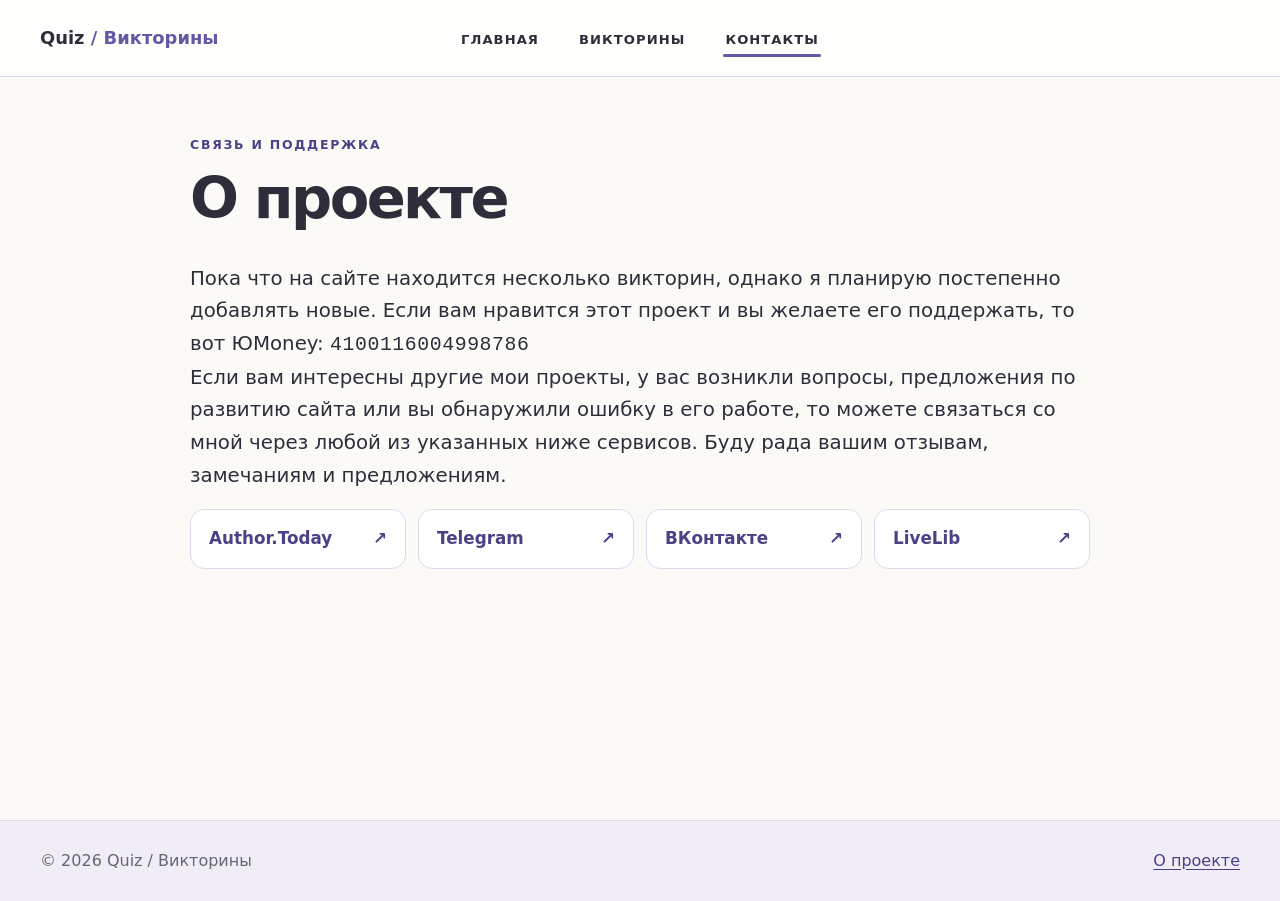
==== commit 763df047: "Refine contacts layout" ====
--- a/contacts.html
+++ b/contacts.html
@@ -15,11 +15,11 @@
     <header class="page-heading"><p class="eyebrow">Связь и поддержка</p><h1>О проекте</h1></header>
     <div class="prose">
       <div class="donate-block" aria-label="Поддержать проект через ЮMoney">
-        <p>Пока что на сайте находится несколько викторин, однако я планирую постепенно добавлять новые. Если вам нравится этот проект и вы желаете его поддержать, то вот ЮMoney: <span class="copy-donate" data-copy="4100116004998786" title="Нажмите, чтобы скопировать" role="button" tabindex="0">4100116004998786</span></p>
-        <div class="copy-message" role="status" aria-live="polite"></div>
+        <p class="contact-text">Пока что на сайте находится несколько викторин, однако я планирую постепенно добавлять новые. Если вам нравится этот проект и вы желаете его поддержать, то вот ЮMoney: <span class="copy-donate" data-copy="4100116004998786" title="Нажмите, чтобы скопировать" role="button" tabindex="0">4100116004998786</span></p>
       </div>
-      <p>Если вам интересны другие мои проекты, у вас возникли вопросы, предложения по развитию сайта или вы обнаружили ошибку в его работе, то можете связаться со мной через любой из указанных ниже сервисов. Буду рада вашим отзывам, замечаниям и предложениям.</p>
+      <p class="contact-text">Если вам интересны другие мои проекты, у вас возникли вопросы, предложения по развитию сайта или вы обнаружили ошибку в его работе, то можете связаться со мной через любой из указанных ниже сервисов. Буду рада вашим отзывам, замечаниям и предложениям.</p>
       <ul class="social-links"><li><a href="https://author.today/u/tssrkt" target="_blank" rel="noopener noreferrer">Author.Today <span class="external-mark" aria-hidden="true">↗</span></a></li><li><a href="https://t.me/tssrkt" target="_blank" rel="noopener noreferrer">Telegram <span class="external-mark" aria-hidden="true">↗</span></a></li><li><a href="https://vk.com/ada.king3d" target="_blank" rel="noopener noreferrer">ВКонтакте <span class="external-mark" aria-hidden="true">↗</span></a></li><li><a href="https://www.livelib.ru/reader/ada_king" target="_blank" rel="noopener noreferrer">LiveLib <span class="external-mark" aria-hidden="true">↗</span></a></li></ul>
+      <div class="copy-message" role="status" aria-live="polite"></div>
     </div>
   </main>
   <footer class="site-footer"><div class="footer-inner"><p>© <span data-current-year></span> Quiz / Викторины</p><a href="contacts.html">О проекте</a></div></footer>
--- a/css/style.css
+++ b/css/style.css
@@ -3,8 +3,8 @@
 .site-header{position:relative;z-index:10;background:rgba(255,255,255,.94);border-bottom:1px solid var(--line)}.header-inner{min-height:76px;display:grid;grid-template-columns:1fr auto 1fr;align-items:center;gap:24px}.brand{font-weight:800;font-size:1.12rem;text-decoration:none;color:var(--ink)}.brand span{font-weight:600;color:var(--primary)}.site-nav{grid-column:2;display:flex;gap:36px;align-items:center}.site-nav a{position:relative;padding:26px 2px 22px;color:var(--ink);font-size:.82rem;font-weight:800;letter-spacing:.08em;text-decoration:none;text-transform:uppercase}.site-nav a:hover{color:var(--primary-dark)}.site-nav a[aria-current=page]::after{content:"";position:absolute;left:0;right:0;bottom:16px;height:3px;background:var(--primary);border-radius:3px}.menu-toggle{display:none}
 main{min-height:calc(100vh - 157px)}.hero{padding-block:92px 72px;text-align:center}.hero::before{content:"?";display:grid;place-items:center;width:74px;height:74px;margin:0 auto 20px;background:var(--lavender);color:var(--primary);font:800 2rem/1 serif;border-radius:24px;transform:rotate(-4deg)}h1,h2,h3{line-height:1.2;margin-top:0}h1{font-size:clamp(2.35rem,7vw,4.6rem);letter-spacing:-.045em;margin-bottom:18px}h2{font-size:clamp(1.6rem,4vw,2.35rem)}.lead{max-width:700px;margin:0 auto 28px;color:var(--muted);font-size:clamp(1.05rem,2vw,1.25rem)}.eyebrow{margin:0 0 8px;color:var(--primary-dark);font-size:.78rem;font-weight:800;letter-spacing:.14em;text-transform:uppercase}.button,.copy-button{display:inline-flex;justify-content:center;align-items:center;border:0;border-radius:999px;background:var(--primary);color:#fff;padding:12px 22px;font-weight:750;text-decoration:none;cursor:pointer;box-shadow:0 6px 18px rgba(102,87,166,.2)}.button:hover,.copy-button:hover{background:var(--primary-dark)}.section{padding-block:32px 80px}.empty-state,.error-state,.loading-card{padding:34px;border:1px dashed #bbb2d2;background:var(--surface);border-radius:var(--radius);text-align:center}.empty-state-icon{display:grid;place-items:center;width:48px;height:48px;margin:0 auto 12px;background:var(--mint);border-radius:50%;font-weight:900}.text-link{font-weight:750}.site-footer{background:#f1edf6;border-top:1px solid var(--line)}.footer-inner{min-height:80px;display:flex;justify-content:space-between;align-items:center;gap:20px}.footer-inner p{margin:0;color:var(--muted)}
 .page-main{padding-block:58px 80px}.page-heading{margin-bottom:38px}.page-heading h1{font-size:clamp(2.2rem,6vw,3.6rem);margin-bottom:8px}.page-heading>p:last-child{color:var(--muted);margin:0}.catalog-tools{display:flex;justify-content:space-between;align-items:end;gap:30px;padding:20px 22px;margin-bottom:26px;background:var(--lavender);border-radius:var(--radius)}.tool-title{font-size:.8rem;text-transform:uppercase;letter-spacing:.1em;margin-bottom:9px}.tag-placeholder,.quiz-tags{display:flex;flex-wrap:wrap;gap:8px}.tag{display:inline-flex;padding:3px 11px;border-radius:999px;background:#f0edf8;color:var(--primary-dark);font-size:.78rem;font-weight:700;text-decoration:none;border:1px solid #cec5e4}.tag:hover{background:#e6e0f3;border-color:#aa9dce}.tag.is-static,.tag.is-muted{pointer-events:none}.tag.is-muted{background:#eee;color:var(--muted)}.sort-placeholder{display:grid;grid-template-columns:auto auto;align-items:center;gap:2px 10px}.sort-placeholder label{font-size:.78rem;font-weight:800}.sort-placeholder select{padding:7px 28px 7px 10px;border:1px solid var(--line);border-radius:9px;background:#fff;color:var(--muted)}.sort-placeholder small{grid-column:2;color:var(--muted)}.quiz-list{display:grid;gap:22px}.quiz-card{display:grid;grid-template-columns:220px minmax(0,1fr);min-height:220px;background:var(--surface);border:1px solid var(--line);border-radius:var(--radius);overflow:hidden;box-shadow:var(--shadow)}.quiz-cover{aspect-ratio:1;background:var(--peach)}.quiz-cover img{width:100%;height:100%;object-fit:cover}.cover-placeholder{height:100%;display:grid;place-content:center;text-align:center;color:#865c4e;background:linear-gradient(145deg,var(--peach),#f3dcd5)}.cover-placeholder span{font:800 4rem/1 Georgia,serif}.cover-placeholder small{font-weight:900;letter-spacing:.2em;text-transform:uppercase}.quiz-card-body{min-width:0;display:flex;flex-direction:column;justify-content:space-between;padding:27px}.quiz-card h3{margin-bottom:12px;font-size:clamp(1.25rem,3vw,1.7rem)}.quiz-card h3 span{font-weight:500;color:var(--muted);font-size:.8em}.quiz-card p{margin:0;color:var(--muted)}.quiz-tags{padding-top:20px}.pagination-placeholder{display:flex;justify-content:center;align-items:center;gap:18px;margin-top:34px;color:var(--muted)}.pagination-placeholder button{padding:7px 12px;border:1px solid var(--line);border-radius:9px;background:#fff}.error-state{border-color:#d9a6a6;background:#fff7f6}.error-state p{margin-bottom:0}
-.prose{font-size:1.05rem}.prose>p{margin-block:0 26px}.donate-block{margin:-8px 0 24px}.donate-block p{margin-bottom:6px}.copy-donate{display:inline;padding:0;color:inherit;background:transparent;border:0;font-family:ui-monospace,SFMono-Regular,Consolas,monospace;font-size:inherit;letter-spacing:.03em;white-space:nowrap;cursor:pointer}.copy-donate:hover,.copy-donate:focus-visible{color:inherit;font-weight:800;outline:none}.copy-message{min-height:1.5em;margin-top:4px;color:var(--muted);font-size:.88rem;font-weight:700}.social-links{display:grid;grid-template-columns:repeat(2,minmax(0,1fr));gap:12px;padding:0;list-style:none}.social-links a{display:flex;justify-content:space-between;padding:15px 18px;border:1px solid var(--line);border-radius:14px;background:var(--surface);font-weight:750;text-decoration:none}.social-links a:hover{border-color:#aca1ca;box-shadow:var(--shadow)}
-@media(max-width:768px){.container,.header-inner,.footer-inner,.content-narrow{width:min(100% - 32px,var(--container))}.header-inner{display:flex;justify-content:space-between;min-height:66px}.menu-toggle{display:grid;place-content:center;gap:5px;width:44px;height:44px;border:1px solid var(--line);border-radius:12px;background:#fff;cursor:pointer}.menu-toggle span{display:block;width:22px;height:2px;background:var(--ink);border-radius:2px;transition:transform .2s,opacity .2s}.menu-toggle[aria-expanded=true] span:nth-child(1){transform:translateY(7px) rotate(45deg)}.menu-toggle[aria-expanded=true] span:nth-child(2){opacity:0}.menu-toggle[aria-expanded=true] span:nth-child(3){transform:translateY(-7px) rotate(-45deg)}.site-nav{display:none;position:absolute;top:58px;right:16px;width:min(280px,calc(100vw - 32px));padding:10px;background:#fff;border:1px solid var(--line);border-radius:16px;box-shadow:var(--shadow)}.site-nav.is-open{display:grid}.site-nav a{padding:13px 15px;border-radius:10px}.site-nav a[aria-current=page]{background:var(--lavender)}.site-nav a[aria-current=page]::after{display:none}.hero{padding-block:58px 50px}.page-main{padding-block:40px 64px}.catalog-tools{align-items:stretch;flex-direction:column}.sort-placeholder{align-self:start}.quiz-card{grid-template-columns:150px minmax(0,1fr);min-height:150px}.quiz-card-body{padding:20px}.footer-inner{padding-block:18px}.social-links{grid-template-columns:1fr}}
+.prose{font-size:1.05rem}.prose>p{margin-block:0 26px}.contact-text{font-size:calc(1.05rem + 3px)}.donate-block{margin:-8px 0 0}.donate-block .contact-text{margin:0}.prose>.contact-text{margin:0}.copy-donate{display:inline;padding:0;color:inherit;background:transparent;border:0;font-family:ui-monospace,SFMono-Regular,Consolas,monospace;font-size:inherit;letter-spacing:.03em;white-space:nowrap;cursor:pointer}.copy-donate:hover,.copy-donate:focus-visible{color:inherit;font-weight:800;outline:none}.copy-message:empty{display:none}.copy-message:not(:empty){min-height:1.5em;margin-top:8px;color:var(--muted);font-size:.88rem;font-weight:700;text-align:center}.social-links{display:grid;grid-template-columns:repeat(4,minmax(140px,1fr));gap:12px;padding:0 0 4px;overflow-x:auto;overscroll-behavior-x:contain;scrollbar-width:thin;list-style:none}.social-links a{display:flex;justify-content:space-between;padding:15px 18px;border:1px solid var(--line);border-radius:14px;background:var(--surface);font-weight:750;text-decoration:none}.social-links a:hover{border-color:#aca1ca;box-shadow:var(--shadow)}
+@media(max-width:768px){.container,.header-inner,.footer-inner,.content-narrow{width:min(100% - 32px,var(--container))}.header-inner{display:flex;justify-content:space-between;min-height:66px}.menu-toggle{display:grid;place-content:center;gap:5px;width:44px;height:44px;border:1px solid var(--line);border-radius:12px;background:#fff;cursor:pointer}.menu-toggle span{display:block;width:22px;height:2px;background:var(--ink);border-radius:2px;transition:transform .2s,opacity .2s}.menu-toggle[aria-expanded=true] span:nth-child(1){transform:translateY(7px) rotate(45deg)}.menu-toggle[aria-expanded=true] span:nth-child(2){opacity:0}.menu-toggle[aria-expanded=true] span:nth-child(3){transform:translateY(-7px) rotate(-45deg)}.site-nav{display:none;position:absolute;top:58px;right:16px;width:min(280px,calc(100vw - 32px));padding:10px;background:#fff;border:1px solid var(--line);border-radius:16px;box-shadow:var(--shadow)}.site-nav.is-open{display:grid}.site-nav a{padding:13px 15px;border-radius:10px}.site-nav a[aria-current=page]{background:var(--lavender)}.site-nav a[aria-current=page]::after{display:none}.hero{padding-block:58px 50px}.page-main{padding-block:40px 64px}.catalog-tools{align-items:stretch;flex-direction:column}.sort-placeholder{align-self:start}.quiz-card{grid-template-columns:150px minmax(0,1fr);min-height:150px}.quiz-card-body{padding:20px}.footer-inner{padding-block:18px}.social-links{grid-template-columns:repeat(4,minmax(140px,1fr))}}
 @media(max-width:520px){.brand span{display:none}.quiz-card{grid-template-columns:1fr}.quiz-cover{width:100%;max-height:260px}.quiz-card-body{min-height:210px}.pagination-placeholder{gap:8px;font-size:.86rem}.copy-button{margin-left:0}.footer-inner{align-items:flex-start;flex-direction:column;justify-content:center;gap:5px}}
 @media(prefers-reduced-motion:reduce){html{scroll-behavior:auto}*,*::before,*::after{animation-duration:.01ms!important;animation-iteration-count:1!important;transition-duration:.01ms!important}}
 
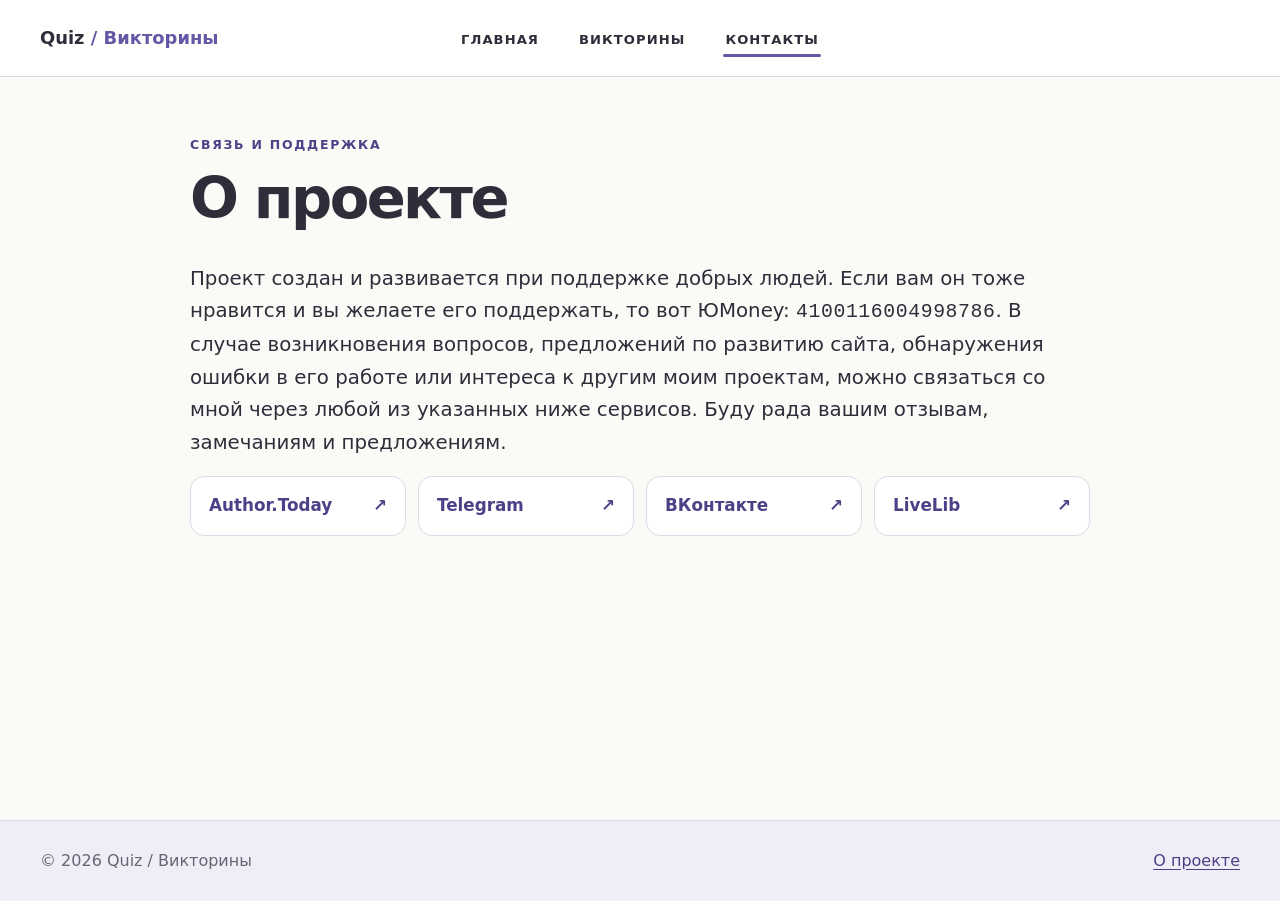
==== commit 2c1e0cf0: "contact text fix" ====
--- a/contacts.html
+++ b/contacts.html
@@ -15,9 +15,8 @@
     <header class="page-heading"><p class="eyebrow">Связь и поддержка</p><h1>О проекте</h1></header>
     <div class="prose">
       <div class="donate-block" aria-label="Поддержать проект через ЮMoney">
-        <p class="contact-text">Пока что на сайте находится несколько викторин, однако я планирую постепенно добавлять новые. Если вам нравится этот проект и вы желаете его поддержать, то вот ЮMoney: <span class="copy-donate" data-copy="4100116004998786" title="Нажмите, чтобы скопировать" role="button" tabindex="0">4100116004998786</span></p>
+        <p class="contact-text">Проект создан и развивается при поддержке добрых людей. Если вам он тоже нравится и вы желаете его поддержать, то вот ЮMoney: <span class="copy-donate" data-copy="4100116004998786" title="Нажмите, чтобы скопировать" role="button" tabindex="0">4100116004998786</span>. В случае возникновения вопросов, предложений по развитию сайта, обнаружения ошибки в его работе или интереса к другим моим проектам, можно связаться со мной через любой из указанных ниже сервисов. Буду рада вашим отзывам, замечаниям и предложениям.</p>
       </div>
-      <p class="contact-text">Если вам интересны другие мои проекты, у вас возникли вопросы, предложения по развитию сайта или вы обнаружили ошибку в его работе, то можете связаться со мной через любой из указанных ниже сервисов. Буду рада вашим отзывам, замечаниям и предложениям.</p>
       <ul class="social-links"><li><a href="https://author.today/u/tssrkt" target="_blank" rel="noopener noreferrer">Author.Today <span class="external-mark" aria-hidden="true">↗</span></a></li><li><a href="https://t.me/tssrkt" target="_blank" rel="noopener noreferrer">Telegram <span class="external-mark" aria-hidden="true">↗</span></a></li><li><a href="https://vk.com/ada.king3d" target="_blank" rel="noopener noreferrer">ВКонтакте <span class="external-mark" aria-hidden="true">↗</span></a></li><li><a href="https://www.livelib.ru/reader/ada_king" target="_blank" rel="noopener noreferrer">LiveLib <span class="external-mark" aria-hidden="true">↗</span></a></li></ul>
       <div class="copy-message" role="status" aria-live="polite"></div>
     </div>
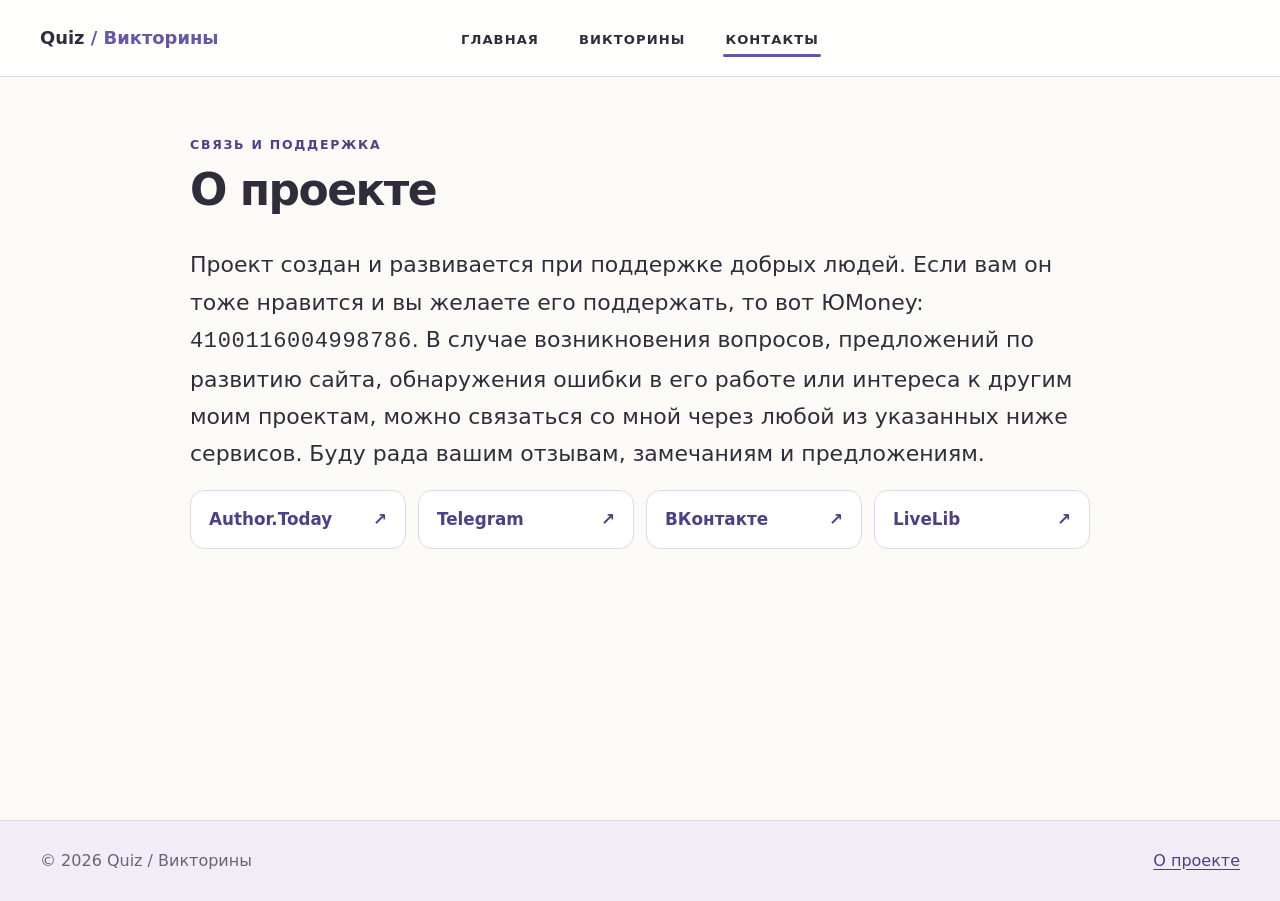
==== commit 0565e2de: "fix of design" ====
--- a/contacts.html
+++ b/contacts.html
@@ -8,11 +8,11 @@
   <link rel="stylesheet" href="css/style.css">
   <script src="js/common.js" defer></script>
 </head>
-<body>
+<body class="contacts-page">
   <a class="skip-link" href="#main">К основному содержимому</a>
   <header class="site-header"><div class="header-inner"><a class="brand" href="index.html" aria-label="Quiz / Викторины — главная">Quiz <span>/ Викторины</span></a><button class="menu-toggle" type="button" aria-expanded="false" aria-controls="site-menu" aria-label="Открыть меню"><span aria-hidden="true"></span><span aria-hidden="true"></span><span aria-hidden="true"></span></button><nav class="site-nav" id="site-menu" aria-label="Основная навигация"><a href="index.html">Главная</a><a href="quizzes.html">Викторины</a><a href="contacts.html" aria-current="page">Контакты</a></nav></div></header>
   <main id="main" class="page-main content-narrow">
-    <header class="page-heading"><p class="eyebrow">Связь и поддержка</p><h1>О проекте</h1></header>
+    <header class="page-heading"><p class="eyebrow">Связь и поддержка</p><h1 class="page-title">О проекте</h1></header>
     <div class="prose">
       <div class="donate-block" aria-label="Поддержать проект через ЮMoney">
         <p class="contact-text">Проект создан и развивается при поддержке добрых людей. Если вам он тоже нравится и вы желаете его поддержать, то вот ЮMoney: <span class="copy-donate" data-copy="4100116004998786" title="Нажмите, чтобы скопировать" role="button" tabindex="0">4100116004998786</span>. В случае возникновения вопросов, предложений по развитию сайта, обнаружения ошибки в его работе или интереса к другим моим проектам, можно связаться со мной через любой из указанных ниже сервисов. Буду рада вашим отзывам, замечаниям и предложениям.</p>
--- a/css/style.css
+++ b/css/style.css
@@ -15,11 +15,16 @@
 @media(max-width:520px){.quiz-card{grid-template-columns:108px minmax(0,1fr);min-height:150px}.quiz-cover{width:auto;max-height:none;align-self:start}.quiz-card-body{min-height:150px;padding:15px}.quiz-card h3{font-size:1.05rem}.quiz-card p{font-size:.9rem;line-height:1.5}.quiz-card .quiz-card-description{font-size:calc(.9rem + 3px)}.quiz-card-meta{align-items:flex-start;gap:9px;padding-top:13px}.quiz-tags{gap:5px;padding-top:13px}.quiz-tags .tag{padding:2px 8px;font-size:.72rem}.pagination{gap:5px}.pagination button{min-width:36px;min-height:36px;padding:5px 8px}.pagination button span{position:absolute;width:1px;height:1px;overflow:hidden;clip:rect(0,0,0,0);white-space:nowrap}}
 
 /* Страница прохождения */
-.preview-banner{margin-bottom:20px;padding:13px 18px;border:1px solid #d39b3c;border-radius:12px;background:#fff1cf;color:#654716;font-weight:800}.quiz-intro,.question-card,.result-card{padding:clamp(24px,5vw,48px);border:1px solid var(--line);border-radius:var(--radius);background:var(--surface);box-shadow:var(--shadow)}.quiz-intro{text-align:center}.quiz-intro h1,.result-card h1{font-size:clamp(2rem,6vw,3.4rem)}.quiz-progress{display:flex;align-items:center;justify-content:space-between;gap:18px;margin-bottom:24px;color:var(--muted);font-weight:700}.quiz-progress progress{width:min(280px,50%);accent-color:var(--primary)}.question-image{width:800px;max-width:100%;margin:0 auto 25px}.question-image img{width:800px;max-width:100%;height:auto;border-radius:15px;background:var(--peach)}.question-image figcaption{width:100%;margin-top:6px;color:var(--muted);font-size:.78rem;text-align:right}.question-card h1{font-size:clamp(1.45rem,4vw,2.2rem)}.answer-option{display:flex;align-items:flex-start;gap:12px;padding:13px 16px;margin-top:10px;border:1px solid var(--line);border-radius:13px;background:#fff;cursor:pointer}.answer-option:has(input:focus-visible){outline:3px solid #9a74c5;outline-offset:2px}.answer-option input{margin-top:.38em;accent-color:var(--primary)}.answer-option.is-correct{border-color:#5c9a75;background:#e6f4eb}.answer-option.is-wrong{border-color:#bd7777;background:#fae8e8}.answer-submit{margin-top:22px}.answer-feedback{margin-top:22px;padding:18px;border-radius:14px;background:var(--lavender)}.answer-feedback p{margin:7px 0 17px}.result-card{text-align:center}.result-score{margin:14px 0 0;color:var(--primary-dark);font-size:clamp(2.3rem,8vw,4.5rem);font-weight:900}.result-actions{display:flex;justify-content:center;flex-wrap:wrap;gap:12px;margin-top:26px}.button-secondary{background:#fff;color:var(--primary-dark);border:1px solid var(--primary)}
+.preview-banner{margin-bottom:20px;padding:13px 18px;border:1px solid #d39b3c;border-radius:12px;background:#fff1cf;color:#654716;font-weight:800}.quiz-intro,.question-card,.result-card{padding:clamp(24px,5vw,48px);border:1px solid var(--line);border-radius:var(--radius);background:var(--surface);box-shadow:var(--shadow)}.quiz-intro{text-align:center}.quiz-intro h1,.result-card h1{font-size:clamp(2rem,6vw,3.4rem)}.quiz-progress{display:flex;align-items:center;justify-content:space-between;gap:18px;margin-bottom:24px;color:var(--muted);font-weight:700}.quiz-progress progress{width:min(280px,50%);accent-color:var(--primary)}.question-image{width:800px;max-width:100%;margin:0 auto 25px}.question-image img{width:800px;max-width:100%;height:auto;border-radius:15px;background:var(--peach)}.question-image figcaption{width:100%;margin-top:6px;color:var(--muted);font-size:.78rem;text-align:right}.question-card h1{font-size:clamp(1.45rem,4vw,2.2rem)}.answer-option{display:flex;align-items:flex-start;gap:12px;padding:13px 16px;margin-top:10px;border:1px solid var(--line);border-radius:13px;background:#fff;cursor:pointer}.answer-option:has(input:focus-visible){outline:3px solid #9a74c5;outline-offset:2px}.answer-option input{margin-top:.38em;accent-color:var(--primary)}.answer-option.is-correct{border-color:#5c9a75;background:#e6f4eb}.answer-option.is-wrong{border-color:#bd7777;background:#fae8e8}.answer-submit{margin-top:22px}.answer-feedback{margin-top:22px;padding:18px;border-radius:14px;background:var(--lavender)}.answer-feedback p{margin:7px 0 17px}.result-card{text-align:center}.result-actions{display:flex;justify-content:center;flex-wrap:wrap;gap:12px;margin-top:26px}.button-secondary{background:#fff;color:var(--primary-dark);border:1px solid var(--primary)}
 .quiz-card-description{font-size:calc(1rem + 3px)}.quiz-card-meta{position:relative;z-index:2;display:flex;align-items:flex-end;justify-content:space-between;flex-wrap:wrap;gap:12px 24px;padding-top:20px}.quiz-card-difficulty{flex:0 0 auto;color:var(--muted);font-size:.9rem;font-weight:700}.quiz-card-meta .quiz-tags{padding-top:0}
-.quiz-intro-cover{width:min(320px,100%);aspect-ratio:1;margin:0 auto 24px;border-radius:18px;object-fit:cover}.quiz-intro-actions,.share-actions{display:flex;justify-content:center;flex-wrap:wrap;gap:10px}.quiz-name{margin:0 0 12px;color:var(--primary-dark);font-weight:800}.answer-list{display:grid;gap:10px}.answer-option{width:100%;align-items:center;margin:0;text-align:left;font:inherit;transition:background-color .15s ease,border-color .15s ease,color .15s ease}.answer-option:disabled{color:var(--ink);cursor:default;opacity:1}.answer-option:not(:disabled):not(.is-correct):not(.is-wrong):focus-visible{border-color:#aaa0d2;background:#f0edff;color:var(--ink);outline:3px solid #9a74c5;outline-offset:2px}.answer-icon{display:inline-grid;flex:0 0 24px;place-items:center;width:24px;height:24px;border:2px solid currentColor;border-radius:50%;font-weight:900}.answer-option.is-correct{color:#285d3c}.answer-option.is-wrong{color:#7d3030}.answer-feedback.is-success{background:#e6f4eb;color:#285d3c}.answer-feedback.is-error{background:#fae8e8;color:#642929}.answer-feedback-placeholder{min-height:1px}.result-percent{margin:0 0 12px;font-size:clamp(1.5rem,5vw,2.4rem);font-weight:850}.share-actions{margin-top:24px}.result-card .button{border:1px solid var(--primary);background:#fff;color:var(--primary-dark);box-shadow:none}.result-card .button:hover,.result-card .button:focus-visible{border-color:var(--primary-dark);background:var(--primary-dark);color:#fff}.share-status{min-height:1.6em;color:var(--primary-dark);font-weight:750}.copy-helper{position:fixed;left:-9999px;opacity:0}.confetti-layer{position:fixed;z-index:1000;inset:0;overflow:hidden;pointer-events:none}.confetti-piece{position:absolute;top:-20px;left:var(--x);width:9px;height:15px;border-radius:2px;animation:confetti-fall 900ms ease-out var(--delay) forwards}.confetti-0{background:#6657a6}.confetti-1{background:#6ea98c}.confetti-2{background:#d28b71}.confetti-3{background:#d1aa45}@keyframes confetti-fall{to{transform:translateY(70vh) rotate(var(--spin));opacity:0}}
-.result-summary{margin:14px 0 0;color:var(--ink);font-size:clamp(1.35rem,4vw,2rem);font-weight:850}.result-recommendation{max-width:760px;margin:22px auto 0;padding:clamp(18px,4vw,26px);border:1px solid var(--line);border-radius:16px;background:var(--lavender);font-size:calc(1rem + 5px);text-align:left}.result-recommendation p{margin:0}.result-recommendation__articles{display:block;width:max-content;max-width:100%;margin:20px auto 0;padding:5px 9px;color:var(--primary-dark);font-size:clamp(calc(1.15rem + 2px),calc(3vw + 2px),calc(1.4rem + 2px));font-weight:900;text-align:center;text-decoration:none}.result-recommendation__articles-content{display:inline-flex;align-items:center;transition:transform .16s ease,filter .16s ease}.result-recommendation__articles:focus-visible{outline:none}.result-recommendation__articles:focus-visible .result-recommendation__articles-content{transform:translateY(-2px);filter:drop-shadow(0 3px 7px rgba(190,152,85,.5))}.share-status:empty{display:none}.share-status:not(:empty){margin:12px 0 0}.share-status:empty+.result-actions{margin-top:10px}
+.quiz-card{grid-template-columns:220px minmax(0,1fr);max-height:440px}.quiz-cover{width:220px;height:100%;min-height:220px;aspect-ratio:auto}.quiz-cover img{width:100%;height:100%;object-fit:cover;object-position:right center}.cover-placeholder{min-height:100%}@media(max-width:700px){.quiz-card{grid-template-columns:1fr;max-height:none}.quiz-cover{width:100%;height:auto;min-height:0;aspect-ratio:1}.quiz-cover img{object-position:center}.quiz-card-body{min-height:0}}
+.quiz-intro-cover{width:min(320px,100%);aspect-ratio:1;margin:0 auto 24px;border-radius:18px;object-fit:cover}.quiz-intro-actions,.share-actions{display:flex;justify-content:center;flex-wrap:wrap;gap:10px}.quiz-name{margin:0 0 12px;color:var(--primary-dark);font-weight:800}.answer-list{display:grid;gap:10px}.answer-option{width:100%;align-items:center;margin:0;text-align:left;font:inherit;transition:background-color .15s ease,border-color .15s ease,color .15s ease}.answer-option:disabled{color:var(--ink);cursor:default;opacity:1}.answer-option:not(:disabled):not(.is-correct):not(.is-wrong):focus-visible{border-color:#aaa0d2;background:#f0edff;color:var(--ink);outline:3px solid #9a74c5;outline-offset:2px}.answer-icon{display:inline-grid;flex:0 0 24px;place-items:center;width:24px;height:24px;border:2px solid currentColor;border-radius:50%;font-weight:900}.answer-option.is-correct{color:#285d3c}.answer-option.is-wrong{color:#7d3030}.answer-feedback.is-success{background:#e6f4eb;color:#285d3c}.answer-feedback.is-error{background:#fae8e8;color:#642929}.answer-feedback-placeholder{min-height:1px}.share-actions{margin-top:24px}.result-card .button{border:1px solid var(--primary);background:#fff;color:var(--primary-dark);box-shadow:none}.result-card .button:hover,.result-card .button:focus-visible{border-color:var(--primary-dark);background:var(--primary-dark);color:#fff}.share-status{min-height:1.6em;color:var(--primary-dark);font-weight:750}.copy-helper{position:fixed;left:-9999px;opacity:0}.confetti-layer{position:fixed;z-index:1000;inset:0;overflow:hidden;pointer-events:none}.confetti-piece{position:absolute;top:-20px;left:var(--x);width:9px;height:15px;border-radius:2px;animation:confetti-fall 900ms ease-out var(--delay) forwards}.confetti-0{background:#6657a6}.confetti-1{background:#6ea98c}.confetti-2{background:#d28b71}.confetti-3{background:#d1aa45}@keyframes confetti-fall{to{transform:translateY(70vh) rotate(var(--spin));opacity:0}}
+.result-summary{margin:14px 0 0;color:#6F5878;font-size:clamp(1.35rem,4vw,2rem);font-weight:850}.result-recommendation{max-width:760px;margin:22px auto 0;padding:clamp(18px,4vw,26px);border:1px solid var(--line);border-radius:16px;background:var(--lavender);font-size:calc(1rem + 5px);text-align:left}.result-recommendation p{margin:0}.result-recommendation__articles{display:block;width:max-content;max-width:100%;margin:20px auto 0;padding:5px 9px;color:var(--primary-dark);font-size:clamp(calc(1.15rem + 2px),calc(3vw + 2px),calc(1.4rem + 2px));font-weight:900;text-align:center;text-decoration:none}.result-recommendation__articles-content{display:inline-flex;align-items:center;transition:transform .16s ease,filter .16s ease}.result-recommendation__articles:focus-visible{outline:none}.result-recommendation__articles:focus-visible .result-recommendation__articles-content{transform:translateY(-2px);filter:drop-shadow(0 3px 7px rgba(190,152,85,.5))}.share-status:empty{display:none}.share-status:not(:empty){margin:12px 0 0}.share-status:empty+.result-actions{margin-top:10px}
 @media(hover:hover) and (pointer:fine){.result-recommendation__articles:hover .result-recommendation__articles-content{transform:translateY(-2px);filter:drop-shadow(0 3px 7px rgba(190,152,85,.5))}}
 @media(hover:hover) and (pointer:fine){.answer-option:not(:disabled):not(.is-correct):not(.is-wrong):hover{border-color:#aaa0d2;background:#f0edff;color:var(--ink)}}
 .content-narrow.quiz-layout-wide{width:min(100% - 32px,1400px)}.question-card--with-image{padding:32px}.question-layout{display:grid;grid-template-columns:minmax(0,800px);justify-content:center;align-items:start;gap:32px}.question-layout .question-image{margin:0 auto}.question-content{width:min(800px,100%);min-width:0;overflow-wrap:anywhere}.question-content .answer-option{width:100%;min-width:0}.question-content .answer-feedback{overflow-wrap:anywhere}@media(min-width:1432px){.question-layout{grid-template-columns:800px 500px}.question-content{width:500px;max-width:100%}}
 @media(max-width:520px){.quiz-progress{align-items:stretch;flex-direction:column;gap:8px}.quiz-progress progress{width:100%}.question-card,.quiz-intro,.result-card{padding:20px}.share-actions,.result-actions,.quiz-intro-actions{align-items:stretch;flex-direction:column}.share-actions .button,.result-actions .button,.quiz-intro-actions .button{width:100%}}
+
+/* Главная страница */
+.page-title,h1.page-title{font-family:inherit;font-size:clamp(2.25rem,5vw,2.75rem);font-weight:700;line-height:1.2;letter-spacing:-.035em}.home-page .home-main{padding-bottom:80px}.home-page .home-intro{width:min(100% - 48px,780px);margin-top:48px;margin-bottom:58px;padding:48px 36px;border:1px solid var(--line);border-radius:22px;background:var(--surface);box-shadow:0 12px 32px rgba(68,56,94,.08);text-align:center}.home-page .home-intro .page-title{margin-bottom:20px}.home-page .home-intro .lead{max-width:100%;color:var(--ink);font-size:1.375rem;font-weight:400;line-height:1.7}.home-page .home-copy{max-width:780px}.home-page .home-copy section+section{margin-top:42px}.home-page .home-copy h2{margin-bottom:14px;font-size:1.625rem;letter-spacing:-.02em;text-align:left}.home-page .home-copy p{margin:0;color:var(--ink);font-size:1.375rem;font-weight:400;line-height:1.7;text-align:justify;text-align-last:left;hyphens:auto}.home-page .home-copy p+p{margin-top:20px}.contacts-page .contact-text{font-size:1.375rem;font-weight:400;line-height:1.7}
+@media(max-width:520px){h1.page-title{font-size:2.1rem}.home-page .home-main{padding-bottom:56px}.home-page .home-intro{width:min(100% - 32px,780px);margin-top:24px;margin-bottom:42px;padding:32px 20px;border-radius:20px}.home-page .home-intro .lead{font-size:1.25rem;line-height:1.7}.home-page .home-copy section+section{margin-top:34px}.home-page .home-copy h2{margin-bottom:12px;font-size:1.375rem}.home-page .home-copy p{font-size:1.25rem;line-height:1.7}.contacts-page .contact-text{font-size:1.25rem;line-height:1.7}}
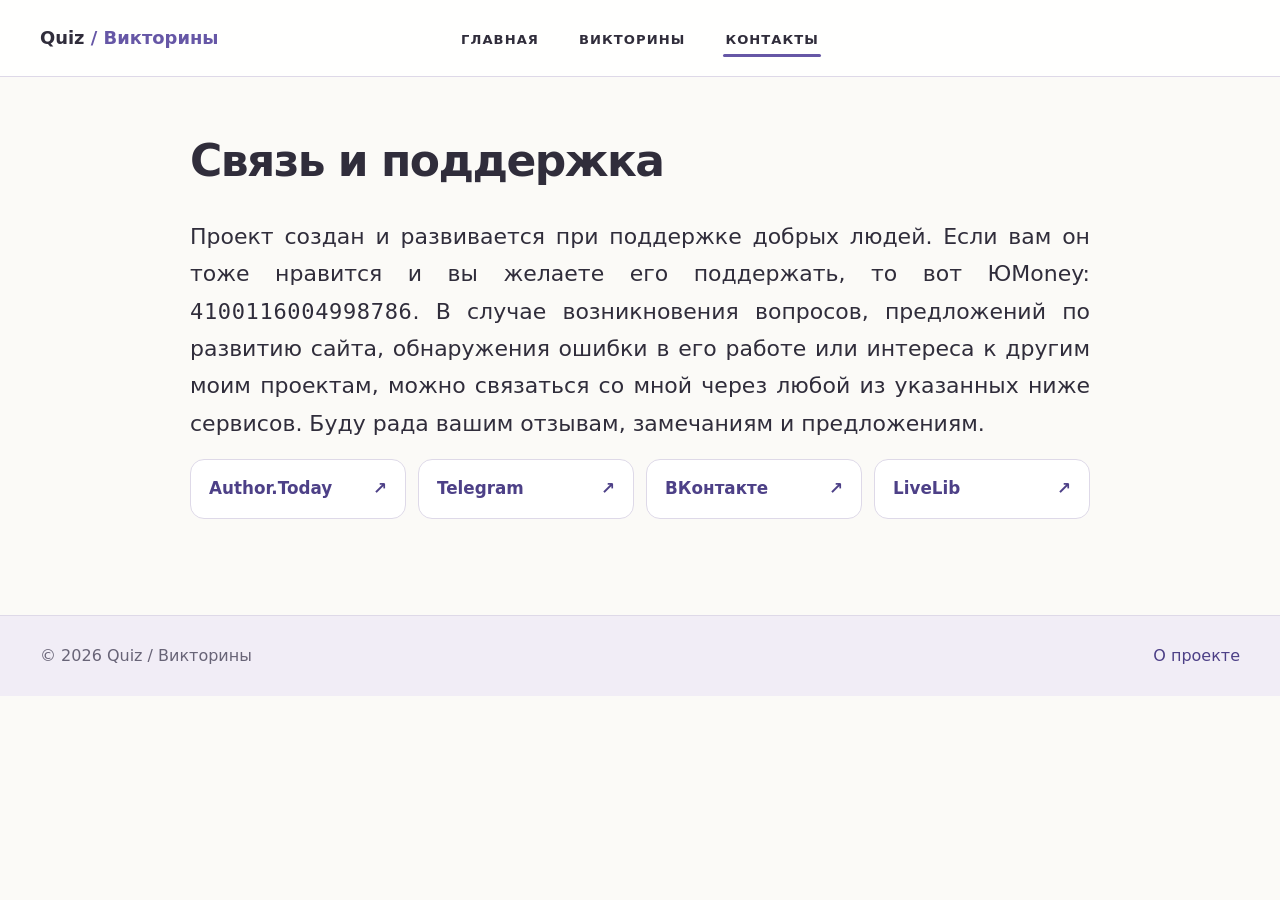
==== commit 5dba1bb3: "mini-fix" ====
--- a/contacts.html
+++ b/contacts.html
@@ -12,7 +12,7 @@
   <a class="skip-link" href="#main">К основному содержимому</a>
   <header class="site-header"><div class="header-inner"><a class="brand" href="index.html" aria-label="Quiz / Викторины — главная">Quiz <span>/ Викторины</span></a><button class="menu-toggle" type="button" aria-expanded="false" aria-controls="site-menu" aria-label="Открыть меню"><span aria-hidden="true"></span><span aria-hidden="true"></span><span aria-hidden="true"></span></button><nav class="site-nav" id="site-menu" aria-label="Основная навигация"><a href="index.html">Главная</a><a href="quizzes.html">Викторины</a><a href="contacts.html" aria-current="page">Контакты</a></nav></div></header>
   <main id="main" class="page-main content-narrow">
-    <header class="page-heading"><p class="eyebrow">Связь и поддержка</p><h1 class="page-title">О проекте</h1></header>
+    <header class="page-heading"><h1 class="page-title">Связь и поддержка</h1></header>
     <div class="prose">
       <div class="donate-block" aria-label="Поддержать проект через ЮMoney">
         <p class="contact-text">Проект создан и развивается при поддержке добрых людей. Если вам он тоже нравится и вы желаете его поддержать, то вот ЮMoney: <span class="copy-donate" data-copy="4100116004998786" title="Нажмите, чтобы скопировать" role="button" tabindex="0">4100116004998786</span>. В случае возникновения вопросов, предложений по развитию сайта, обнаружения ошибки в его работе или интереса к другим моим проектам, можно связаться со мной через любой из указанных ниже сервисов. Буду рада вашим отзывам, замечаниям и предложениям.</p>
--- a/css/style.css
+++ b/css/style.css
@@ -1,10 +1,10 @@
 :root{--bg:#fbfaf7;--surface:#fff;--ink:#302d3b;--muted:#686477;--primary:#6657a6;--primary-dark:#4d4087;--lavender:#e9e4f6;--mint:#dcefe8;--peach:#f7e5d9;--line:#ded9e8;--shadow:0 12px 34px rgba(68,56,94,.09);--radius:20px;--container:1200px;--narrow:900px}
 *{box-sizing:border-box}html{scroll-behavior:smooth}body{margin:0;min-width:0;background:var(--bg);color:var(--ink);font-family:Inter,ui-sans-serif,system-ui,-apple-system,"Segoe UI",sans-serif;font-size:16px;line-height:1.65;overflow-wrap:break-word}img{display:block;max-width:100%}a{color:var(--primary-dark);text-underline-offset:.2em}button,select{font:inherit}button,a,select{outline-offset:4px}:focus-visible{outline:3px solid #9a74c5}.container,.header-inner,.footer-inner{width:min(100% - 48px,var(--container));margin-inline:auto}.content-narrow{width:min(100% - 48px,var(--narrow));margin-inline:auto}.visually-hidden{position:absolute!important;width:1px;height:1px;padding:0;margin:-1px;overflow:hidden;clip:rect(0,0,0,0);white-space:nowrap;border:0}.skip-link{position:fixed;z-index:100;left:16px;top:12px;padding:10px 16px;background:var(--ink);color:#fff;border-radius:8px;transform:translateY(-180%)}.skip-link:focus{transform:none}
 .site-header{position:relative;z-index:10;background:rgba(255,255,255,.94);border-bottom:1px solid var(--line)}.header-inner{min-height:76px;display:grid;grid-template-columns:1fr auto 1fr;align-items:center;gap:24px}.brand{font-weight:800;font-size:1.12rem;text-decoration:none;color:var(--ink)}.brand span{font-weight:600;color:var(--primary)}.site-nav{grid-column:2;display:flex;gap:36px;align-items:center}.site-nav a{position:relative;padding:26px 2px 22px;color:var(--ink);font-size:.82rem;font-weight:800;letter-spacing:.08em;text-decoration:none;text-transform:uppercase}.site-nav a:hover{color:var(--primary-dark)}.site-nav a[aria-current=page]::after{content:"";position:absolute;left:0;right:0;bottom:16px;height:3px;background:var(--primary);border-radius:3px}.menu-toggle{display:none}
-main{min-height:calc(100vh - 157px)}.hero{padding-block:92px 72px;text-align:center}.hero::before{content:"?";display:grid;place-items:center;width:74px;height:74px;margin:0 auto 20px;background:var(--lavender);color:var(--primary);font:800 2rem/1 serif;border-radius:24px;transform:rotate(-4deg)}h1,h2,h3{line-height:1.2;margin-top:0}h1{font-size:clamp(2.35rem,7vw,4.6rem);letter-spacing:-.045em;margin-bottom:18px}h2{font-size:clamp(1.6rem,4vw,2.35rem)}.lead{max-width:700px;margin:0 auto 28px;color:var(--muted);font-size:clamp(1.05rem,2vw,1.25rem)}.eyebrow{margin:0 0 8px;color:var(--primary-dark);font-size:.78rem;font-weight:800;letter-spacing:.14em;text-transform:uppercase}.button,.copy-button{display:inline-flex;justify-content:center;align-items:center;border:0;border-radius:999px;background:var(--primary);color:#fff;padding:12px 22px;font-weight:750;text-decoration:none;cursor:pointer;box-shadow:0 6px 18px rgba(102,87,166,.2)}.button:hover,.copy-button:hover{background:var(--primary-dark)}.section{padding-block:32px 80px}.empty-state,.error-state,.loading-card{padding:34px;border:1px dashed #bbb2d2;background:var(--surface);border-radius:var(--radius);text-align:center}.empty-state-icon{display:grid;place-items:center;width:48px;height:48px;margin:0 auto 12px;background:var(--mint);border-radius:50%;font-weight:900}.text-link{font-weight:750}.site-footer{background:#f1edf6;border-top:1px solid var(--line)}.footer-inner{min-height:80px;display:flex;justify-content:space-between;align-items:center;gap:20px}.footer-inner p{margin:0;color:var(--muted)}
+main{min-height:calc(100vh - 157px)}.hero{padding-block:92px 72px;text-align:center}.hero::before{content:"?";display:grid;place-items:center;width:74px;height:74px;margin:0 auto 20px;background:var(--lavender);color:var(--primary);font:800 2rem/1 serif;border-radius:24px;transform:rotate(-4deg)}h1,h2,h3{line-height:1.2;margin-top:0}h1{font-size:clamp(2.35rem,7vw,4.6rem);letter-spacing:-.045em;margin-bottom:18px}h2{font-size:clamp(1.6rem,4vw,2.35rem)}.lead{max-width:700px;margin:0 auto 28px;color:var(--muted);font-size:clamp(1.05rem,2vw,1.25rem)}.eyebrow{margin:0 0 8px;color:var(--primary-dark);font-size:.78rem;font-weight:800;letter-spacing:.14em;text-transform:uppercase}.button,.copy-button{display:inline-flex;justify-content:center;align-items:center;border:0;border-radius:999px;background:var(--primary);color:#fff;padding:12px 22px;font-weight:750;text-decoration:none;cursor:pointer;box-shadow:0 6px 18px rgba(102,87,166,.2)}.button:hover,.copy-button:hover{background:var(--primary-dark)}.section{padding-block:32px 80px}.empty-state,.error-state,.loading-card{padding:34px;border:1px dashed #bbb2d2;background:var(--surface);border-radius:var(--radius);text-align:center}.empty-state-icon{display:grid;place-items:center;width:48px;height:48px;margin:0 auto 12px;background:var(--mint);border-radius:50%;font-weight:900}.text-link{font-weight:750}.site-footer{background:#f1edf6;border-top:1px solid var(--line)}.footer-inner{min-height:80px;display:flex;justify-content:space-between;align-items:center;gap:20px}.footer-inner p{margin:0;color:var(--muted)}.site-footer .footer-inner>a,.site-footer .footer-inner>a:hover{text-decoration:none}
 .page-main{padding-block:58px 80px}.page-heading{margin-bottom:38px}.page-heading h1{font-size:clamp(2.2rem,6vw,3.6rem);margin-bottom:8px}.page-heading>p:last-child{color:var(--muted);margin:0}.catalog-tools{display:flex;justify-content:space-between;align-items:end;gap:30px;padding:20px 22px;margin-bottom:26px;background:var(--lavender);border-radius:var(--radius)}.tool-title{font-size:.8rem;text-transform:uppercase;letter-spacing:.1em;margin-bottom:9px}.tag-placeholder,.quiz-tags{display:flex;flex-wrap:wrap;gap:8px}.tag{display:inline-flex;padding:3px 11px;border-radius:999px;background:#f0edf8;color:var(--primary-dark);font-size:.78rem;font-weight:700;text-decoration:none;border:1px solid #cec5e4}.tag:hover{background:#e6e0f3;border-color:#aa9dce}.tag.is-static,.tag.is-muted{pointer-events:none}.tag.is-muted{background:#eee;color:var(--muted)}.sort-placeholder{display:grid;grid-template-columns:auto auto;align-items:center;gap:2px 10px}.sort-placeholder label{font-size:.78rem;font-weight:800}.sort-placeholder select{padding:7px 28px 7px 10px;border:1px solid var(--line);border-radius:9px;background:#fff;color:var(--muted)}.sort-placeholder small{grid-column:2;color:var(--muted)}.quiz-list{display:grid;gap:22px}.quiz-card{display:grid;grid-template-columns:220px minmax(0,1fr);min-height:220px;background:var(--surface);border:1px solid var(--line);border-radius:var(--radius);overflow:hidden;box-shadow:var(--shadow)}.quiz-cover{aspect-ratio:1;background:var(--peach)}.quiz-cover img{width:100%;height:100%;object-fit:cover}.cover-placeholder{height:100%;display:grid;place-content:center;text-align:center;color:#865c4e;background:linear-gradient(145deg,var(--peach),#f3dcd5)}.cover-placeholder span{font:800 4rem/1 Georgia,serif}.cover-placeholder small{font-weight:900;letter-spacing:.2em;text-transform:uppercase}.quiz-card-body{min-width:0;display:flex;flex-direction:column;justify-content:space-between;padding:27px}.quiz-card h3{margin-bottom:12px;font-size:clamp(1.25rem,3vw,1.7rem)}.quiz-card h3 span{font-weight:500;color:var(--muted);font-size:.8em}.quiz-card p{margin:0;color:var(--muted)}.quiz-tags{padding-top:20px}.pagination-placeholder{display:flex;justify-content:center;align-items:center;gap:18px;margin-top:34px;color:var(--muted)}.pagination-placeholder button{padding:7px 12px;border:1px solid var(--line);border-radius:9px;background:#fff}.error-state{border-color:#d9a6a6;background:#fff7f6}.error-state p{margin-bottom:0}
-.prose{font-size:1.05rem}.prose>p{margin-block:0 26px}.contact-text{font-size:calc(1.05rem + 3px)}.donate-block{margin:-8px 0 0}.donate-block .contact-text{margin:0}.prose>.contact-text{margin:0}.copy-donate{display:inline;padding:0;color:inherit;background:transparent;border:0;font-family:ui-monospace,SFMono-Regular,Consolas,monospace;font-size:inherit;letter-spacing:.03em;white-space:nowrap;cursor:pointer}.copy-donate:hover,.copy-donate:focus-visible{color:inherit;font-weight:800;outline:none}.copy-message:empty{display:none}.copy-message:not(:empty){min-height:1.5em;margin-top:8px;color:var(--muted);font-size:.88rem;font-weight:700;text-align:center}.social-links{display:grid;grid-template-columns:repeat(4,minmax(140px,1fr));gap:12px;padding:0 0 4px;overflow-x:auto;overscroll-behavior-x:contain;scrollbar-width:thin;list-style:none}.social-links a{display:flex;justify-content:space-between;padding:15px 18px;border:1px solid var(--line);border-radius:14px;background:var(--surface);font-weight:750;text-decoration:none}.social-links a:hover{border-color:#aca1ca;box-shadow:var(--shadow)}
-@media(max-width:768px){.container,.header-inner,.footer-inner,.content-narrow{width:min(100% - 32px,var(--container))}.header-inner{display:flex;justify-content:space-between;min-height:66px}.menu-toggle{display:grid;place-content:center;gap:5px;width:44px;height:44px;border:1px solid var(--line);border-radius:12px;background:#fff;cursor:pointer}.menu-toggle span{display:block;width:22px;height:2px;background:var(--ink);border-radius:2px;transition:transform .2s,opacity .2s}.menu-toggle[aria-expanded=true] span:nth-child(1){transform:translateY(7px) rotate(45deg)}.menu-toggle[aria-expanded=true] span:nth-child(2){opacity:0}.menu-toggle[aria-expanded=true] span:nth-child(3){transform:translateY(-7px) rotate(-45deg)}.site-nav{display:none;position:absolute;top:58px;right:16px;width:min(280px,calc(100vw - 32px));padding:10px;background:#fff;border:1px solid var(--line);border-radius:16px;box-shadow:var(--shadow)}.site-nav.is-open{display:grid}.site-nav a{padding:13px 15px;border-radius:10px}.site-nav a[aria-current=page]{background:var(--lavender)}.site-nav a[aria-current=page]::after{display:none}.hero{padding-block:58px 50px}.page-main{padding-block:40px 64px}.catalog-tools{align-items:stretch;flex-direction:column}.sort-placeholder{align-self:start}.quiz-card{grid-template-columns:150px minmax(0,1fr);min-height:150px}.quiz-card-body{padding:20px}.footer-inner{padding-block:18px}.social-links{grid-template-columns:repeat(4,minmax(140px,1fr))}}
+.prose{font-size:1.05rem}.prose>p{margin-block:0 26px}.contact-text{font-size:calc(1.05rem + 3px)}.donate-block{margin:-8px 0 0}.donate-block .contact-text{margin:0}.prose>.contact-text{margin:0}.copy-donate{display:inline;padding:0;color:inherit;background:transparent;border:0;font-family:ui-monospace,SFMono-Regular,Consolas,monospace;font-size:inherit;letter-spacing:.03em;white-space:nowrap;cursor:pointer}.copy-donate:hover,.copy-donate:focus-visible{color:inherit;font-weight:800;outline:none}.copy-message{margin-top:8px;color:var(--muted);font-size:.88rem;font-weight:700;text-align:center}.copy-message:empty{display:none}.contacts-page main{min-height:0}.social-links{display:grid;grid-template-columns:repeat(4,minmax(140px,1fr));gap:12px;padding:0;overflow:visible;list-style:none}.social-links a{display:flex;justify-content:space-between;padding:15px 18px;border:1px solid var(--line);border-radius:14px;background:var(--surface);font-weight:750;text-decoration:none}.social-links a:hover,.social-links a:focus-visible{border-color:#aca1ca;box-shadow:var(--shadow)}
+@media(max-width:768px){.container,.header-inner,.footer-inner,.content-narrow{width:min(100% - 32px,var(--container))}.header-inner{display:flex;justify-content:space-between;min-height:66px}.menu-toggle{display:grid;place-content:center;gap:5px;width:44px;height:44px;border:1px solid var(--line);border-radius:12px;background:#fff;cursor:pointer}.menu-toggle span{display:block;width:22px;height:2px;background:var(--ink);border-radius:2px;transition:transform .2s,opacity .2s}.menu-toggle[aria-expanded=true] span:nth-child(1){transform:translateY(7px) rotate(45deg)}.menu-toggle[aria-expanded=true] span:nth-child(2){opacity:0}.menu-toggle[aria-expanded=true] span:nth-child(3){transform:translateY(-7px) rotate(-45deg)}.site-nav{display:none;position:absolute;top:58px;right:16px;width:min(280px,calc(100vw - 32px));padding:10px;background:#fff;border:1px solid var(--line);border-radius:16px;box-shadow:var(--shadow)}.site-nav.is-open{display:grid}.site-nav a{padding:13px 15px;border-radius:10px}.site-nav a[aria-current=page]{background:var(--lavender)}.site-nav a[aria-current=page]::after{display:none}.hero{padding-block:58px 50px}.page-main{padding-block:40px 64px}.catalog-tools{align-items:stretch;flex-direction:column}.sort-placeholder{align-self:start}.quiz-card{grid-template-columns:150px minmax(0,1fr);min-height:150px}.quiz-card-body{padding:20px}.footer-inner{padding-block:18px}.social-links{grid-template-columns:repeat(4,minmax(140px,1fr));padding:12px 24px 32px;overflow-x:auto;overflow-y:hidden;overscroll-behavior-x:contain;scrollbar-width:thin}}
 @media(max-width:520px){.brand span{display:none}.quiz-card{grid-template-columns:1fr}.quiz-cover{width:100%;max-height:260px}.quiz-card-body{min-height:210px}.pagination-placeholder{gap:8px;font-size:.86rem}.copy-button{margin-left:0}.footer-inner{align-items:flex-start;flex-direction:column;justify-content:center;gap:5px}}
 @media(prefers-reduced-motion:reduce){html{scroll-behavior:auto}*,*::before,*::after{animation-duration:.01ms!important;animation-iteration-count:1!important;transition-duration:.01ms!important}}
 
@@ -20,7 +20,9 @@
 .quiz-card{grid-template-columns:220px minmax(0,1fr);max-height:440px}.quiz-cover{width:220px;height:100%;min-height:220px;aspect-ratio:auto}.quiz-cover img{width:100%;height:100%;object-fit:cover;object-position:right center}.cover-placeholder{min-height:100%}@media(max-width:700px){.quiz-card{grid-template-columns:1fr;max-height:none}.quiz-cover{width:100%;height:auto;min-height:0;aspect-ratio:1}.quiz-cover img{object-position:center}.quiz-card-body{min-height:0}}
 .quiz-intro-cover{width:min(320px,100%);aspect-ratio:1;margin:0 auto 24px;border-radius:18px;object-fit:cover}.quiz-intro-actions,.share-actions{display:flex;justify-content:center;flex-wrap:wrap;gap:10px}.quiz-name{margin:0 0 12px;color:var(--primary-dark);font-weight:800}.answer-list{display:grid;gap:10px}.answer-option{width:100%;align-items:center;margin:0;text-align:left;font:inherit;transition:background-color .15s ease,border-color .15s ease,color .15s ease}.answer-option:disabled{color:var(--ink);cursor:default;opacity:1}.answer-option:not(:disabled):not(.is-correct):not(.is-wrong):focus-visible{border-color:#aaa0d2;background:#f0edff;color:var(--ink);outline:3px solid #9a74c5;outline-offset:2px}.answer-icon{display:inline-grid;flex:0 0 24px;place-items:center;width:24px;height:24px;border:2px solid currentColor;border-radius:50%;font-weight:900}.answer-option.is-correct{color:#285d3c}.answer-option.is-wrong{color:#7d3030}.answer-feedback.is-success{background:#e6f4eb;color:#285d3c}.answer-feedback.is-error{background:#fae8e8;color:#642929}.answer-feedback-placeholder{min-height:1px}.share-actions{margin-top:24px}.result-card .button{border:1px solid var(--primary);background:#fff;color:var(--primary-dark);box-shadow:none}.result-card .button:hover,.result-card .button:focus-visible{border-color:var(--primary-dark);background:var(--primary-dark);color:#fff}.share-status{min-height:1.6em;color:var(--primary-dark);font-weight:750}.copy-helper{position:fixed;left:-9999px;opacity:0}.confetti-layer{position:fixed;z-index:1000;inset:0;overflow:hidden;pointer-events:none}.confetti-piece{position:absolute;top:-20px;left:var(--x);width:9px;height:15px;border-radius:2px;animation:confetti-fall 900ms ease-out var(--delay) forwards}.confetti-0{background:#6657a6}.confetti-1{background:#6ea98c}.confetti-2{background:#d28b71}.confetti-3{background:#d1aa45}@keyframes confetti-fall{to{transform:translateY(70vh) rotate(var(--spin));opacity:0}}
 .result-summary{margin:14px 0 0;color:#6F5878;font-size:clamp(1.35rem,4vw,2rem);font-weight:850}.result-recommendation{max-width:760px;margin:22px auto 0;padding:clamp(18px,4vw,26px);border:1px solid var(--line);border-radius:16px;background:var(--lavender);font-size:calc(1rem + 5px);text-align:left}.result-recommendation p{margin:0}.result-recommendation__articles{display:block;width:max-content;max-width:100%;margin:20px auto 0;padding:5px 9px;color:var(--primary-dark);font-size:clamp(calc(1.15rem + 2px),calc(3vw + 2px),calc(1.4rem + 2px));font-weight:900;text-align:center;text-decoration:none}.result-recommendation__articles-content{display:inline-flex;align-items:center;transition:transform .16s ease,filter .16s ease}.result-recommendation__articles:focus-visible{outline:none}.result-recommendation__articles:focus-visible .result-recommendation__articles-content{transform:translateY(-2px);filter:drop-shadow(0 3px 7px rgba(190,152,85,.5))}.share-status:empty{display:none}.share-status:not(:empty){margin:12px 0 0}.share-status:empty+.result-actions{margin-top:10px}
+.next-quiz{margin-top:30px;text-align:center}.next-quiz__label{margin:0 0 5px;color:#6F5878;font-size:.78rem;font-weight:800;letter-spacing:.14em;text-transform:uppercase}.next-quiz__link{display:inline-block;max-width:100%;padding:4px 8px;color:var(--primary-dark);font-size:clamp(1.05rem,2.5vw,1.25rem);font-weight:850;line-height:1.35;text-decoration:none}.next-quiz__link span{display:inline-block;transition:transform .16s ease,filter .16s ease}.next-quiz__link:focus-visible{outline:none}.next-quiz__link:focus-visible span{transform:translateY(-2px);filter:drop-shadow(0 3px 7px rgba(190,152,85,.5))}
 @media(hover:hover) and (pointer:fine){.result-recommendation__articles:hover .result-recommendation__articles-content{transform:translateY(-2px);filter:drop-shadow(0 3px 7px rgba(190,152,85,.5))}}
+@media(hover:hover) and (pointer:fine){.next-quiz__link:hover span{transform:translateY(-2px);filter:drop-shadow(0 3px 7px rgba(190,152,85,.5))}}
 @media(hover:hover) and (pointer:fine){.answer-option:not(:disabled):not(.is-correct):not(.is-wrong):hover{border-color:#aaa0d2;background:#f0edff;color:var(--ink)}}
 .content-narrow.quiz-layout-wide{width:min(100% - 32px,1400px)}.question-card--with-image{padding:32px}.question-layout{display:grid;grid-template-columns:minmax(0,800px);justify-content:center;align-items:start;gap:32px}.question-layout .question-image{margin:0 auto}.question-content{width:min(800px,100%);min-width:0;overflow-wrap:anywhere}.question-content .answer-option{width:100%;min-width:0}.question-content .answer-feedback{overflow-wrap:anywhere}@media(min-width:1432px){.question-layout{grid-template-columns:800px 500px}.question-content{width:500px;max-width:100%}}
 @media(max-width:520px){.quiz-progress{align-items:stretch;flex-direction:column;gap:8px}.quiz-progress progress{width:100%}.question-card,.quiz-intro,.result-card{padding:20px}.share-actions,.result-actions,.quiz-intro-actions{align-items:stretch;flex-direction:column}.share-actions .button,.result-actions .button,.quiz-intro-actions .button{width:100%}}
@@ -28,3 +30,16 @@
 /* Главная страница */
 .page-title,h1.page-title{font-family:inherit;font-size:clamp(2.25rem,5vw,2.75rem);font-weight:700;line-height:1.2;letter-spacing:-.035em}.home-page .home-main{padding-bottom:80px}.home-page .home-intro{width:min(100% - 48px,780px);margin-top:48px;margin-bottom:58px;padding:48px 36px;border:1px solid var(--line);border-radius:22px;background:var(--surface);box-shadow:0 12px 32px rgba(68,56,94,.08);text-align:center}.home-page .home-intro .page-title{margin-bottom:20px}.home-page .home-intro .lead{max-width:100%;color:var(--ink);font-size:1.375rem;font-weight:400;line-height:1.7}.home-page .home-copy{max-width:780px}.home-page .home-copy section+section{margin-top:42px}.home-page .home-copy h2{margin-bottom:14px;font-size:1.625rem;letter-spacing:-.02em;text-align:left}.home-page .home-copy p{margin:0;color:var(--ink);font-size:1.375rem;font-weight:400;line-height:1.7;text-align:justify;text-align-last:left;hyphens:auto}.home-page .home-copy p+p{margin-top:20px}.contacts-page .contact-text{font-size:1.375rem;font-weight:400;line-height:1.7}
 @media(max-width:520px){h1.page-title{font-size:2.1rem}.home-page .home-main{padding-bottom:56px}.home-page .home-intro{width:min(100% - 32px,780px);margin-top:24px;margin-bottom:42px;padding:32px 20px;border-radius:20px}.home-page .home-intro .lead{font-size:1.25rem;line-height:1.7}.home-page .home-copy section+section{margin-top:34px}.home-page .home-copy h2{margin-bottom:12px;font-size:1.375rem}.home-page .home-copy p{font-size:1.25rem;line-height:1.7}.contacts-page .contact-text{font-size:1.25rem;line-height:1.7}}
+
+/* Содержательный текст */
+.contact-text,.quiz-card-description,.answer-feedback p,.result-recommendation p{text-align:justify;text-align-last:left;hyphens:auto}
+
+/* Адаптивные инструменты каталога и контакты */
+@media(max-width:768px){
+  .tag-tool,.tag-scroll-shell,.tag-viewport{width:100%;max-width:100%}
+  .tag-tool{align-self:stretch}
+  .tag-list{justify-content:start}
+  .social-links{grid-template-columns:repeat(2,minmax(0,1fr));padding:0;overflow:visible}
+  .social-links li{min-width:0}
+  .social-links a{min-width:0;padding-inline:12px;white-space:nowrap}
+}
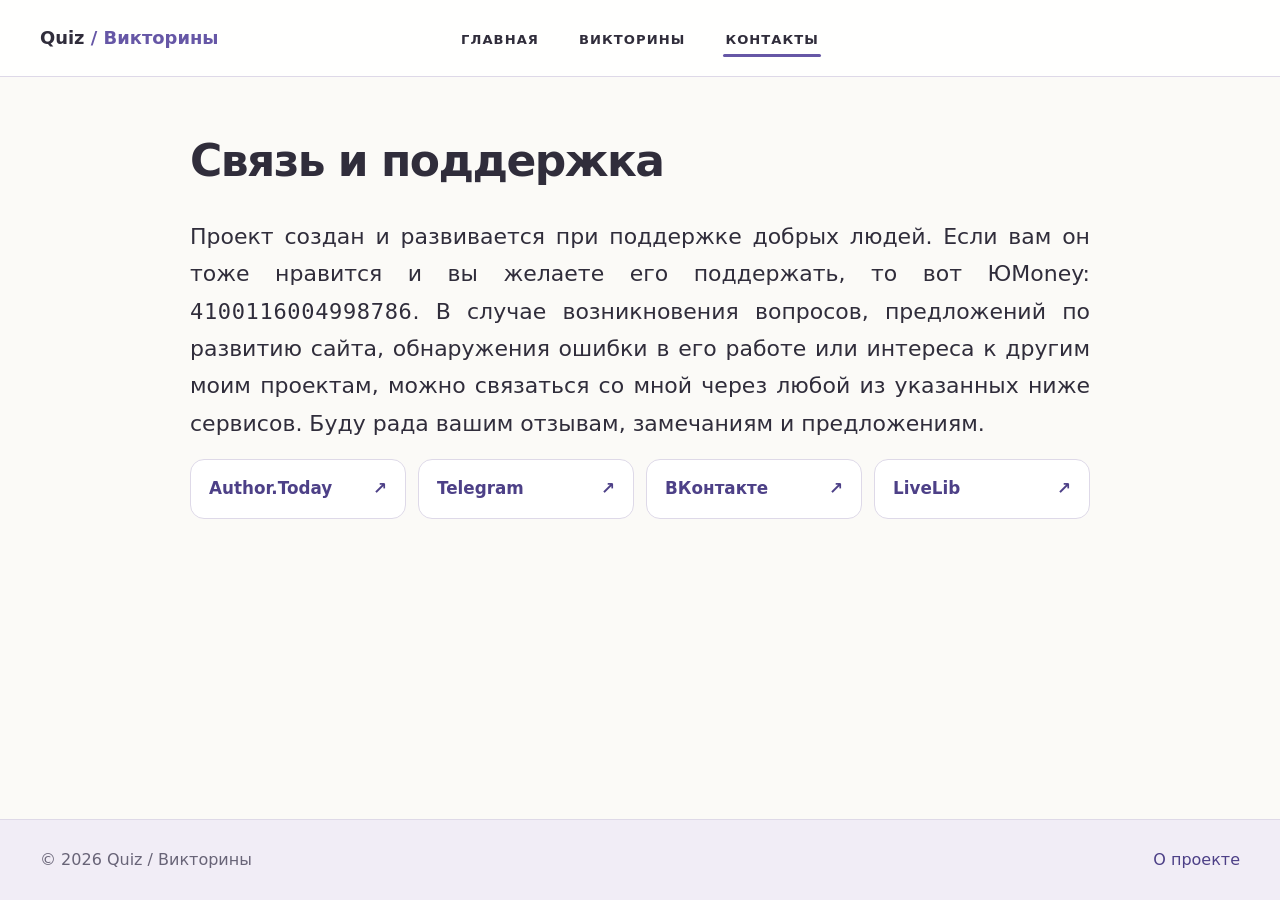
==== commit abb672c2: "mini-fix" ====
--- a/contacts.html
+++ b/contacts.html
@@ -4,7 +4,7 @@
   <meta charset="utf-8">
   <meta name="viewport" content="width=device-width, initial-scale=1">
   <meta name="description" content="О проекте Quiz / Викторины и контакты автора.">
-  <title>О проекте — Quiz / Викторины</title>
+  <title>О проекте «Викторины о лошадках»</title>
   <link rel="stylesheet" href="css/style.css">
   <script src="js/common.js" defer></script>
 </head>
--- a/css/style.css
+++ b/css/style.css
@@ -43,3 +43,7 @@
   .social-links li{min-width:0}
   .social-links a{min-width:0;padding-inline:12px;white-space:nowrap}
 }
+
+/* Общий каркас с подвалом у нижней границы коротких страниц */
+body{display:flex;min-height:100vh;flex-direction:column}
+main{flex:1 0 auto;min-height:0}
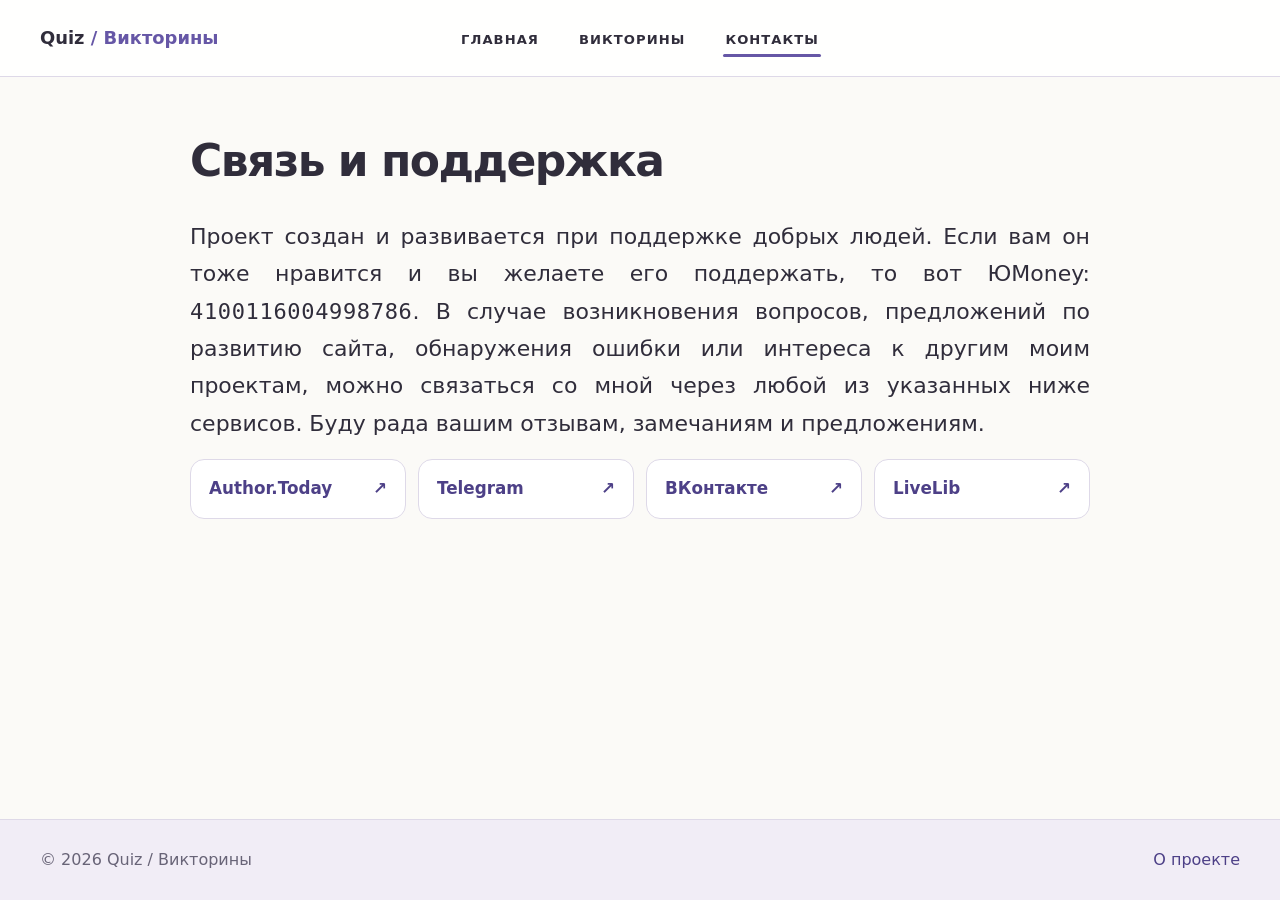
==== commit bcaca353: "mini-fix" ====
--- a/contacts.html
+++ b/contacts.html
@@ -15,7 +15,7 @@
     <header class="page-heading"><h1 class="page-title">Связь и поддержка</h1></header>
     <div class="prose">
       <div class="donate-block" aria-label="Поддержать проект через ЮMoney">
-        <p class="contact-text">Проект создан и развивается при поддержке добрых людей. Если вам он тоже нравится и вы желаете его поддержать, то вот ЮMoney: <span class="copy-donate" data-copy="4100116004998786" title="Нажмите, чтобы скопировать" role="button" tabindex="0">4100116004998786</span>. В случае возникновения вопросов, предложений по развитию сайта, обнаружения ошибки в его работе или интереса к другим моим проектам, можно связаться со мной через любой из указанных ниже сервисов. Буду рада вашим отзывам, замечаниям и предложениям.</p>
+        <p class="contact-text">Проект создан и развивается при поддержке добрых людей. Если вам он тоже нравится и вы желаете его поддержать, то вот ЮMoney: <span class="copy-donate" data-copy="4100116004998786" title="Нажмите, чтобы скопировать" role="button" tabindex="0">4100116004998786</span>. В случае возникновения вопросов, предложений по развитию сайта, обнаружения ошибки или интереса к другим моим проектам, можно связаться со мной через любой из указанных ниже сервисов. Буду рада вашим отзывам, замечаниям и предложениям.</p>
       </div>
       <ul class="social-links"><li><a href="https://author.today/u/tssrkt" target="_blank" rel="noopener noreferrer">Author.Today <span class="external-mark" aria-hidden="true">↗</span></a></li><li><a href="https://t.me/tssrkt" target="_blank" rel="noopener noreferrer">Telegram <span class="external-mark" aria-hidden="true">↗</span></a></li><li><a href="https://vk.com/ada.king3d" target="_blank" rel="noopener noreferrer">ВКонтакте <span class="external-mark" aria-hidden="true">↗</span></a></li><li><a href="https://www.livelib.ru/reader/ada_king" target="_blank" rel="noopener noreferrer">LiveLib <span class="external-mark" aria-hidden="true">↗</span></a></li></ul>
       <div class="copy-message" role="status" aria-live="polite"></div>
